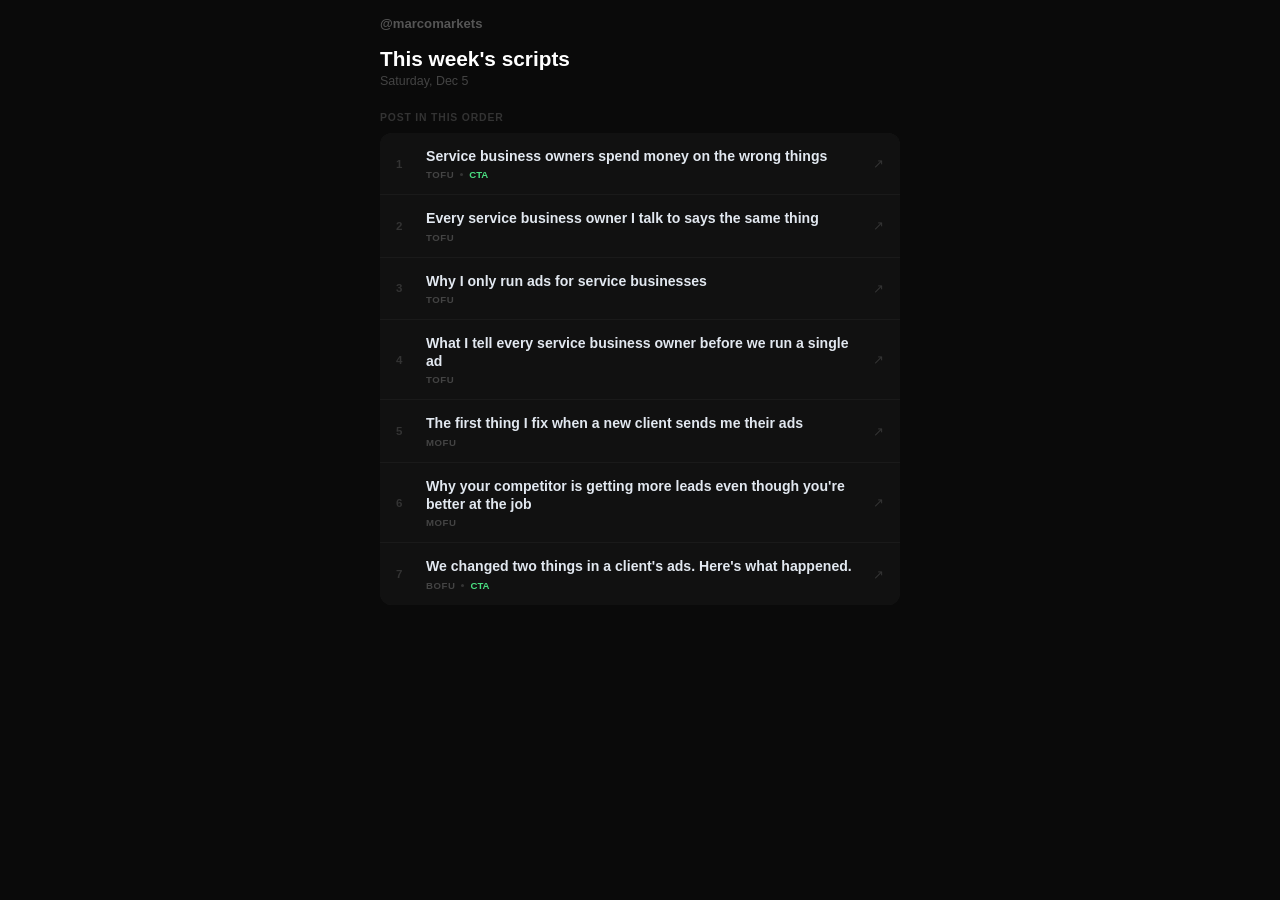
==== dashboard/index.html @ 623a3d7d "Simplify dashboard — numbered list, no sections Strips the page down to: header, numbered list of 7 " ====
<!DOCTYPE html>
<html lang="en">
<head>
<meta charset="UTF-8">
<meta name="viewport" content="width=device-width,initial-scale=1.0">
<title>@marcomarkets</title>
<style>
*{box-sizing:border-box;margin:0;padding:0}
body{font-family:-apple-system,BlinkMacSystemFont,'Segoe UI',sans-serif;background:#0a0a0a;color:#e2e8f0;min-height:100vh;font-size:15px}
button{font-family:inherit;cursor:pointer}

.nav{padding:16px 20px 0;max-width:560px;margin:0 auto}
.nav-brand{font-size:.82rem;font-weight:600;color:#555}

.page{max-width:560px;margin:0 auto;padding:16px 20px 60px}

.heading{margin-bottom:24px}
.heading h1{font-size:1.3rem;font-weight:700;color:#fff;margin-bottom:3px}
.heading p{font-size:.78rem;color:#444}

.list-label{font-size:.65rem;font-weight:600;text-transform:uppercase;letter-spacing:.08em;color:#333;margin-bottom:10px}

.script-list{display:flex;flex-direction:column;gap:1px;background:#1a1a1a;border-radius:12px;overflow:hidden}
.row{background:#111;padding:14px 16px;cursor:pointer;display:flex;align-items:center;gap:12px;width:100%;text-align:left;border:none;-webkit-tap-highlight-color:transparent;transition:background .1s}
.row:active{background:#161616}
.row-num{font-size:.72rem;font-weight:700;color:#333;width:18px;flex-shrink:0}
.row-info{flex:1;min-width:0}
.row-title{font-size:.88rem;font-weight:600;color:#e2e8f0;line-height:1.3;margin-bottom:4px}
.row-meta{display:flex;align-items:center;gap:6px}
.row-funnel{font-size:.6rem;font-weight:700;color:#444;text-transform:uppercase;letter-spacing:.06em}
.row-dot{width:3px;height:3px;border-radius:50%;background:#333;flex-shrink:0}
.row-type{font-size:.6rem;color:#333}
.row-cta{font-size:.6rem;font-weight:600;color:#4ade80}
.row-arr{font-size:.8rem;color:#333;flex-shrink:0}
.row-done .row-title{color:#333}
.row-done .row-num{color:#1f2f1f}
.row-done-tick{font-size:.7rem;color:#4ade80;flex-shrink:0}

.overlay{display:none;position:fixed;inset:0;z-index:200;background:rgba(0,0,0,.7);overflow-y:auto;-webkit-overflow-scrolling:touch}
.overlay.on{display:block}
.sheet{background:#0f0f0f;border-radius:16px 16px 0 0;border-top:1px solid #1e1e1e;min-height:85vh;margin-top:8vh;padding-bottom:50px}
.sheet-head{display:flex;align-items:center;justify-content:space-between;padding:16px 20px}
.sheet-num{font-size:.7rem;font-weight:700;color:#333}
.sheet-close{background:#1a1a1a;border:1px solid #222;color:#666;width:30px;height:30px;border-radius:50%;font-size:1rem;display:flex;align-items:center;justify-content:center}
.sheet-body{padding:0 20px}

.sh-title{font-size:1rem;font-weight:700;color:#fff;line-height:1.35;margin-bottom:12px}
.sh-row{display:flex;gap:6px;flex-wrap:wrap;margin-bottom:14px}
.badge{font-size:.6rem;font-weight:600;padding:2px 8px;border-radius:4px;background:#1a1a1a;color:#555;border:1px solid #222}
.badge.cta{background:#0a1f0a;color:#4ade80;border-color:#1a3a1a}

.film-note{background:#0a0a0a;border-left:2px solid #222;padding:10px 12px;border-radius:0 7px 7px 0;font-size:.72rem;color:#444;line-height:1.65;margin-bottom:16px}
.film-note b{color:#666}

.ver-row{display:flex;gap:2px;background:#111;border:1px solid #1e1e1e;border-radius:20px;padding:2px;margin-bottom:14px;width:fit-content}
.vbtn{padding:4px 12px;border-radius:16px;font-size:.62rem;font-weight:600;border:none;color:#444;background:none}
.vbtn.on{background:#1e1e1e;color:#fff}

.lines{display:flex;flex-direction:column;gap:5px;margin-bottom:16px}
.line{display:grid;grid-template-columns:56px 1fr;gap:8px;align-items:start}
.lmeta{text-align:right;padding-top:8px}
.lseg{font-size:.58rem;font-weight:700;color:#333;display:block}
.ldur{font-size:.55rem;color:#2a2a2a;display:block;margin-top:1px}
.lbub{background:#111;border:1px solid #1e1e1e;border-radius:8px;padding:9px 11px;font-size:.78rem;color:#94a3b8;line-height:1.6}
.lbub.hook{border-color:#1a2a1a;background:#0a0f0a}
.lbub.cta{border-color:#1a2a1a;background:#080f08}

.cap-label{font-size:.6rem;font-weight:700;text-transform:uppercase;letter-spacing:.08em;color:#333;margin-bottom:8px}
.cap-box{background:#111;border:1px solid #1e1e1e;border-radius:8px;padding:12px;font-size:.77rem;color:#555;line-height:1.85;white-space:pre-wrap;margin-bottom:6px}

.act-row{display:flex;gap:8px;margin-top:14px}
.abtn{flex:1;padding:12px;border-radius:9px;font-size:.8rem;font-weight:600;border:none}
.abtn-grey{background:#1a1a1a;color:#e2e8f0}
.abtn-grey:active{background:#222}
.abtn-done{background:#0a1a0a;color:#4ade80;border:1px solid #1a3a1a}
.abtn-done.on{background:#0f2010}

.cbtn{display:inline-flex;align-items:center;background:none;border:1px solid #1e1e1e;color:#333;padding:2px 7px;border-radius:4px;font-size:.57rem;cursor:pointer;margin-top:4px}
.cbtn.ok{border-color:#4ade80;color:#4ade80}
</style>
</head>
<body>

<div class="nav"><div class="nav-brand">@marcomarkets</div></div>

<div class="overlay" id="overlay">
  <div class="sheet">
    <div class="sheet-head">
      <div class="sheet-num" id="sh-num"></div>
      <button class="sheet-close" id="sh-close">&#215;</button>
    </div>
    <div class="sheet-body" id="sh-body"></div>
  </div>
</div>

<div class="page">
  <div class="heading">
    <h1>This week's scripts</h1>
    <p id="hero-date"></p>
  </div>
  <div class="list-label">Post in this order</div>
  <div class="script-list" id="script-list"></div>
</div>

<script>
(function(){var d=new Date();var days=['Sunday','Monday','Tuesday','Wednesday','Thursday','Friday','Saturday'];var months=['Jan','Feb','Mar','Apr','May','Jun','Jul','Aug','Sep','Oct','Nov','Dec'];document.getElementById('hero-date').textContent=days[d.getDay()]+', '+months[d.getMonth()]+' '+d.getDate();})();

var SCRIPTS=[
{id:0,funnel:'TOFU',title:'Service business owners spend money on the wrong things',type:'Talking Head',cta:true,
 film:'Outdoor: open sky behind you, tripod, head to head on camera. Slow and confident. Let it breathe. On-screen text: "only watch this if you run a service business"',
 hook:'Most service business owners I talk to are spending money. Just on the wrong things.',
 caption:'most service business owners i talk to are spending money\n\njust on the wrong things\n\nwebsite, logo, van wrap. looks good. gets you nothing.\n\nthe ones growing? they put it where it actually brings clients in.\n\nfollow @marcomarkets if you run a service business and want to scale past $5k-$50k a month with meta ads.',
 lines:[
  {time:'Hook',tag:'5s',cls:'hook',text:'Most service business owners I talk to are spending money. Just on the wrong things.'},
  {time:'Body',tag:'7s',cls:'',text:'Website, logo, van wrap. Looks good. Gets you nothing.'},
  {time:'Body',tag:'10s',cls:'',text:'The guys I work with who are actually growing? They put money where it brings clients in. That means ads. Right audience, right offer, in front of people who actually need what they do.'},
  {time:'Body',tag:'7s',cls:'',text:'And once that works it just keeps working. Leads coming in without chasing anyone.'},
  {time:'CTA',tag:'4s',cls:'cta',text:'Follow me. I talk about this stuff every week.'},
 ]},
{id:1,funnel:'TOFU',title:'Every service business owner I talk to says the same thing',type:'Talking Head',cta:false,
 film:'Indoor: clean background, good lighting, close to camera. Relaxed and honest. Like you are catching up with someone.',
 hook:'Every service business owner I talk to says the same thing. The phone used to ring. Now it just doesn\'t.',
 caption:'every service business owner i talk to says the same thing\n\nthe phone used to ring. now it doesn\'t.\n\nit\'s not that the work changed. it\'s that the way people find you changed.\n\nand if you\'re not showing up where they\'re looking, someone else is.',
 lines:[
  {time:'Hook',tag:'5s',cls:'hook',text:'Every service business owner I talk to says the same thing. The phone used to ring. Now it just doesn\'t.'},
  {time:'Body',tag:'8s',cls:'',text:'And it\'s not because they got worse at the job. The work is the same. The problem is how people find you has completely changed.'},
  {time:'Body',tag:'9s',cls:'',text:'Five years ago word of mouth was enough. Now people go straight to their phone, scroll for two seconds, and book whoever shows up. If you\'re not in front of them, your competitor is.'},
  {time:'Close',tag:'6s',cls:'',text:'That\'s the whole game now. Not being the best in the area. Being the most visible one.'},
 ]},
{id:2,funnel:'TOFU',title:'Why I only run ads for service businesses',type:'Talking Head',cta:false,
 film:'Outdoor if possible. Relaxed, sitting down. Honest and personal. No pitch energy at all.',
 hook:'I only run Meta ads for service businesses. Not coaches, not e-com, not brands. Just service businesses.',
 caption:'people ask why i only work with service businesses\n\nnot coaches. not e-com. not brands.\n\nbecause these guys actually do real work. they show up, they fix things, they build things.\n\nthey\'re just not getting paid what they deserve because nobody knows they exist.\n\nthat\'s the gap i help close.',
 lines:[
  {time:'Hook',tag:'5s',cls:'hook',text:'I only run Meta ads for service businesses. Not coaches, not e-com, not brands. Just service businesses.'},
  {time:'Body',tag:'8s',cls:'',text:'Because these guys actually do something real. A plumber shows up at 7am and fixes it. A cleaner transforms someone\'s home in an afternoon. Real work, real results.'},
  {time:'Body',tag:'8s',cls:'',text:'But a lot of them are brilliant at what they do and barely getting by because nobody knows they exist. They\'re relying on referrals and hoping the phone rings.'},
  {time:'Close',tag:'6s',cls:'',text:'That\'s the gap I help close. Getting the right people in front of them so they\'re never short on work.'},
 ]},
{id:3,funnel:'TOFU',title:'What I tell every service business owner before we run a single ad',type:'Talking Head',cta:false,
 film:'Outdoor or indoor clean setup. Conversational, like you are giving advice to a friend.',
 hook:'Before I run a single ad for a client, I always say the same thing.',
 caption:'before i run a single ad i always say this\n\nthe ad gets you the lead\n\nwhat you do in the next 10 minutes is what gets you the job\n\ncall fast. know what to say. follow up.\n\nmost people lose the job before the ad even gets a chance to prove itself.',
 lines:[
  {time:'Hook',tag:'5s',cls:'hook',text:'Before I run a single ad for a client, I always say the same thing.'},
  {time:'Body',tag:'8s',cls:'',text:'The ad gets you the lead. That\'s it. What you do in the next 10 minutes is what actually gets you the job.'},
  {time:'Body',tag:'9s',cls:'',text:'I\'ve seen it so many times. Great ad, solid leads, but the client takes two days to call back and wonders why nothing is converting. The person already booked someone else.'},
  {time:'Close',tag:'6s',cls:'',text:'Speed is everything. Call within 10 minutes, have something to say, follow up at least three times. That\'s where the jobs actually come from.'},
 ]},
{id:4,funnel:'MOFU',title:'The first thing I fix when a new client sends me their ads',type:'Talking Head',cta:false,
 film:'Indoor: good background, tripod, eye level. Direct and confident. Teach it like you have seen it a hundred times.',
 hook:'When a new client sends me their Meta ads the first thing I look at is never the creative.',
 caption:'when a new client sends me their ads the first thing i look at is never the creative\n\ni look at the objective\n\n9 times out of 10 they\'re running traffic\n\ntraffic finds people who click. not people who want to book.\n\nswitch it to lead generation. same budget. completely different results.',
 lines:[
  {time:'Hook',tag:'5s',cls:'hook',text:'When a new client sends me their Meta ads the first thing I look at is never the creative.'},
  {time:'Body',tag:'9s',cls:'',text:'I look at the campaign objective. And 9 times out of 10 they\'re running Traffic. Which sounds right but it\'s not. Traffic tells Meta to find people who click links. Not people who want to book a job.'},
  {time:'Body',tag:'8s',cls:'',text:'Switch it to Lead Generation and you are telling Meta to find people who are ready to take action. Same budget, same ad, completely different result.'},
  {time:'Close',tag:'5s',cls:'',text:'Check your objective before you change anything else. That\'s always where I start.'},
 ]},
{id:5,funnel:'MOFU',title:'Why your competitor is getting more leads even though you\'re better at the job',type:'Talking Head',cta:false,
 film:'Indoor or outdoor. Direct to camera, confident. Say it like you have seen this exact situation too many times.',
 hook:'Your competitor is not better than you at the actual job. I can almost guarantee that.',
 caption:'your competitor is not better than you at the job\n\nthey\'re just better at being seen\n\nthe best plumber or cleaner in the area is not always the busiest one\n\nthe most visible one is\n\nvisibility is something you can control. that\'s the whole point.',
 lines:[
  {time:'Hook',tag:'5s',cls:'hook',text:'Your competitor is not better than you at the actual job. I can almost guarantee that.'},
  {time:'Body',tag:'8s',cls:'',text:'I work with service businesses all the time and I see this constantly. Skilled people, good reviews, happy customers. But their competitor down the road is booked out for three weeks.'},
  {time:'Body',tag:'8s',cls:'',text:'It has nothing to do with who does better work. It is entirely about who shows up in front of the right people more consistently. The most visible one wins.'},
  {time:'Close',tag:'6s',cls:'',text:'And visibility is not luck. It is a decision. You either choose to show up or you let someone else take the spot.'},
 ]},
{id:6,funnel:'BOFU',title:'We changed two things in a client\'s ads. Here\'s what happened.',type:'Talking Head',cta:true,
 film:'Indoor: clean, confident. Slow down when you get to the results. Tell it like a story, not a pitch.',
 hook:'Had a client come to me a few months back. Good budget, decent service, but the leads were expensive and barely anything was converting.',
 caption:'had a client come to me with decent ads that just weren\'t working\n\nwe changed two things\n\ntightened the audience to where they actually work\n\nrewrote the creative with a real hook and a specific offer\n\nbooked jobs went up. budget stayed the same.\n\nDM me "SCALE" if you want me to look at yours.',
 lines:[
  {time:'Hook',tag:'5s',cls:'hook',text:'Had a client come to me a few months back. Good budget, decent service, but the leads were expensive and barely anything was converting.'},
  {time:'Body',tag:'8s',cls:'',text:'First thing we did was tighten the audience. They were targeting the whole city. Pulled it back to a 15km radius around where they actually work. Cost per lead dropped in the first week.'},
  {time:'Body',tag:'8s',cls:'',text:'Second thing was the creative. No hook, no specific offer, nothing that made someone stop scrolling. We rewrote it. Booked jobs went up.'},
  {time:'Body',tag:'6s',cls:'',text:'Same budget. Same service. Just those two things changed.'},
  {time:'CTA',tag:'5s',cls:'cta',text:'If your ads feel like they\'re not working, DM me SCALE and I\'ll take a look at what\'s going on.'},
 ]},
];

var checks=JSON.parse(localStorage.getItem('mm_checks')||'{}');
var curId=null;
var curVer='full';

function buildList(){
  var el=document.getElementById('script-list');
  el.innerHTML='';
  SCRIPTS.forEach(function(s,i){
    var done=!!checks[s.id];
    var row=document.createElement('button');
    row.className='row'+(done?' row-done':'');
    row.innerHTML=
      '<div class="row-num">'+(i+1)+'</div>'
      +'<div class="row-info">'
      +'<div class="row-title">'+s.title+'</div>'
      +'<div class="row-meta">'
      +'<div class="row-funnel">'+s.funnel+'</div>'
      +(s.cta?'<div class="row-dot"></div><div class="row-cta">CTA</div>':'')
      +'</div>'
      +'</div>'
      +(done?'<div class="row-done-tick">&#10003;</div>':'<div class="row-arr">&#8599;</div>');
    row.addEventListener('click',function(){openSheet(s.id);});
    el.appendChild(row);
  });
}
buildList();

function filterLines(lines,ver){
  if(ver==='full')return lines;
  var hook=lines.filter(function(l){return l.cls==='hook';});
  var cta=lines.filter(function(l){return l.cls==='cta';});
  if(ver==='short')return hook.concat(cta);
  var mid=lines.filter(function(l){return l.cls!=='hook'&&l.cls!=='cta';}).slice(0,2);
  return hook.concat(mid).concat(cta);
}
function totalSec(lines){return lines.reduce(function(t,l){var s=parseInt(l.tag||'0');return t+(isNaN(s)?0:s);},0);}
function durStr(lines,ver){var t=totalSec(filterLines(lines,ver));if(!t)return '';var m=Math.floor(t/60),s=t%60;return m?(m+'m '+(s?s+'s':'')):(s+'s');}

function mkLines(lines,ver){
  return '<div class="lines">'+filterLines(lines,ver).map(function(l){
    return '<div class="line">'
      +'<div class="lmeta"><span class="lseg">'+l.time+'</span>'+(l.tag?'<span class="ldur">'+l.tag+'</span>':'')+'</div>'
      +'<div class="lbub '+l.cls+'">'+l.text
      +'<br><button class="cbtn" onclick="cpText(this,'+JSON.stringify(l.text)+')">Copy</button>'
      +'</div></div>';
  }).join('')+'</div>';
}

function openSheet(id){
  curId=id;curVer='full';
  document.getElementById('overlay').classList.add('on');
  document.body.style.overflow='hidden';
  renderSheet();
}
function renderSheet(){
  var s=SCRIPTS[curId];
  var idx=SCRIPTS.indexOf(s)+1;
  document.getElementById('sh-num').textContent='Script '+idx+' of 7 — '+s.funnel;
  var short=durStr(s.lines,'short'),mid=durStr(s.lines,'mid'),full=durStr(s.lines,'full');
  document.getElementById('sh-body').innerHTML=
    '<div class="sh-title">'+s.title+'</div>'
    +'<div class="sh-row">'
    +'<div class="badge">'+s.type+'</div>'
    +(s.cta?'<div class="badge cta">Has CTA</div>':'<div class="badge">No CTA</div>')
    +'</div>'
    +'<div class="film-note"><b>How to film:</b> '+s.film+'</div>'
    +'<div class="ver-row">'
    +'<button class="vbtn'+(curVer==='short'?' on':'')+'" onclick="setVer(\'short\')">Short'+(short?' \xb7 '+short:'')+'</button>'
    +'<button class="vbtn'+(curVer==='mid'?' on':'')+'" onclick="setVer(\'mid\')">Medium'+(mid?' \xb7 '+mid:'')+'</button>'
    +'<button class="vbtn'+(curVer==='full'?' on':'')+'" onclick="setVer(\'full\')">Full'+(full?' \xb7 '+full:'')+'</button>'
    +'</div>'
    +mkLines(s.lines,curVer)
    +'<div class="cap-label">Caption</div>'
    +'<div class="cap-box" id="cap-box">'+s.caption+'</div>'
    +'<button class="cbtn" onclick="cpCap()">Copy Caption</button>'
    +'<div class="act-row">'
    +'<button class="abtn abtn-grey" onclick="cpAll()">Copy Script</button>'
    +'<button class="abtn abtn-done'+(checks[curId]?' on':'')+'" id="done-btn" onclick="toggleDone()">'+(checks[curId]?'Posted ✓':'Mark as Posted')+'</button>'
    +'</div>';
}
function setVer(ver){curVer=ver;renderSheet();}
document.getElementById('sh-close').addEventListener('click',closeSheet);
document.getElementById('overlay').addEventListener('click',function(e){if(e.target===document.getElementById('overlay'))closeSheet();});
function closeSheet(){document.getElementById('overlay').classList.remove('on');document.body.style.overflow='';}
function cpText(btn,text){navigator.clipboard.writeText(text).then(function(){btn.textContent='Copied';btn.classList.add('ok');setTimeout(function(){btn.textContent='Copy';btn.classList.remove('ok');},1800);});}
function cpCap(){var el=document.getElementById('cap-box');if(el)navigator.clipboard.writeText(el.textContent);}
function cpAll(){navigator.clipboard.writeText(SCRIPTS[curId].lines.map(function(l){return l.text;}).join('\n\n'));}
function toggleDone(){
  checks[curId]=!checks[curId];
  localStorage.setItem('mm_checks',JSON.stringify(checks));
  var btn=document.getElementById('done-btn');
  if(btn){btn.className='abtn abtn-done'+(checks[curId]?' on':'');btn.textContent=checks[curId]?'Posted ✓':'Mark as Posted';}
  buildList();
}
</script>
</body>
</html>
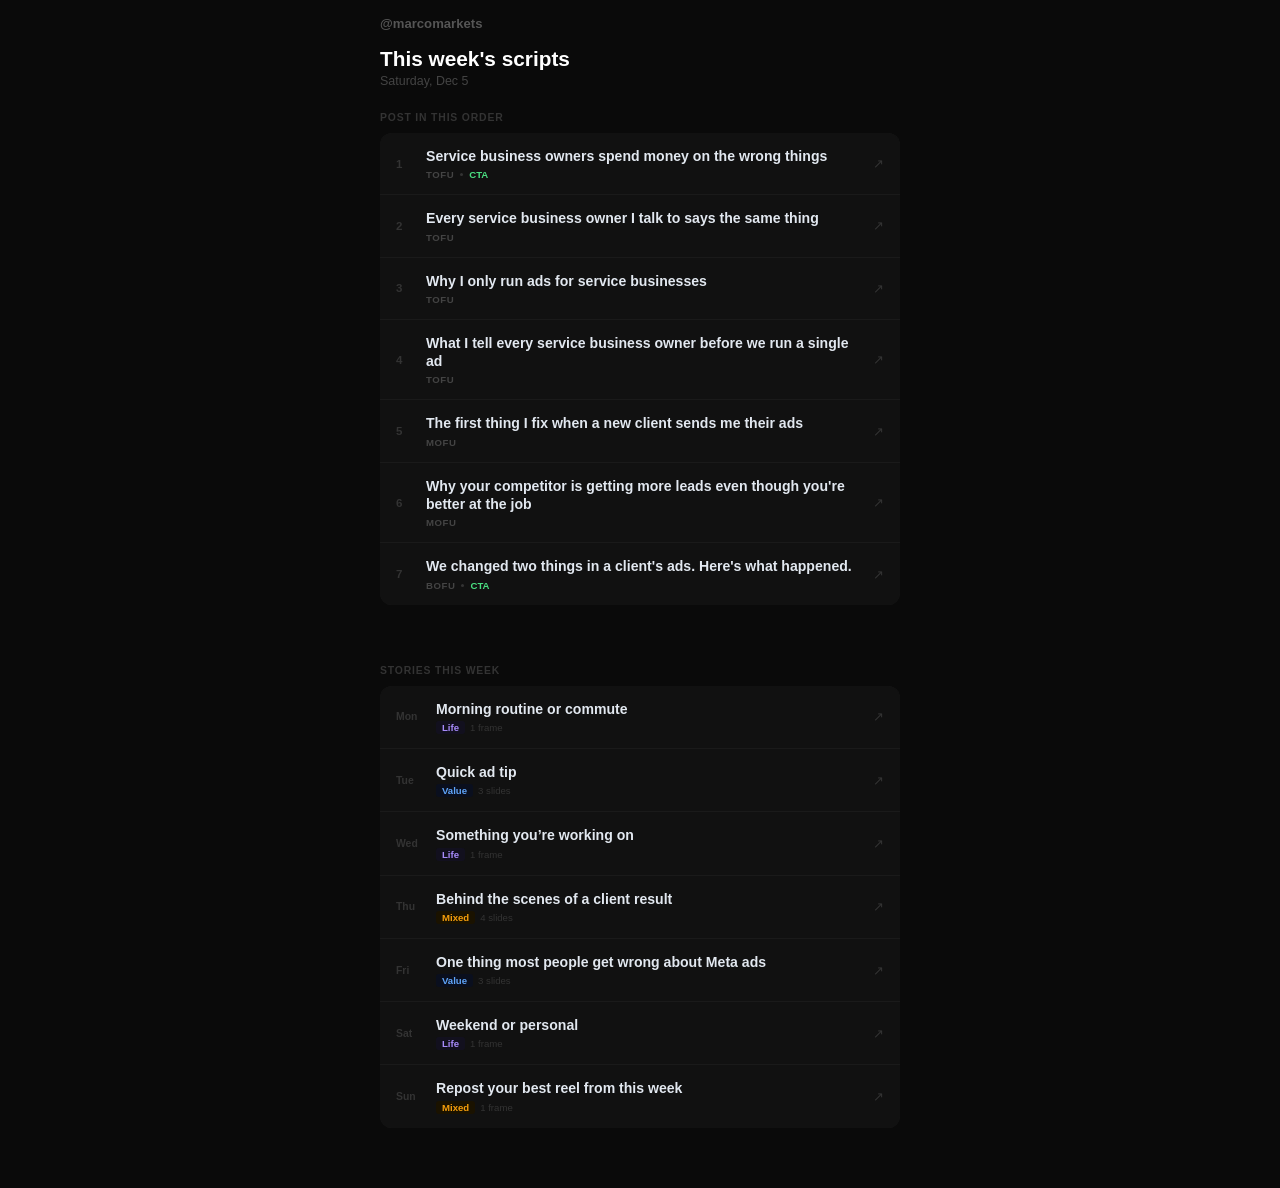
==== commit dc023752: "Add Stories section — 7-day weekly sequence Each day has a story idea (Life / Value / Mixed), varyin" ====
--- a/dashboard/index.html
+++ b/dashboard/index.html
@@ -49,8 +49,10 @@
 .badge{font-size:.6rem;font-weight:600;padding:2px 8px;border-radius:4px;background:#1a1a1a;color:#555;border:1px solid #222}
 .badge.cta{background:#0a1f0a;color:#4ade80;border-color:#1a3a1a}
 
-.film-note{background:#0a0a0a;border-left:2px solid #222;padding:10px 12px;border-radius:0 7px 7px 0;font-size:.72rem;color:#444;line-height:1.65;margin-bottom:16px}
+.film-note{background:#0a0a0a;border-left:2px solid #222;padding:10px 12px;border-radius:0 7px 7px 0;font-size:.72rem;color:#444;line-height:1.65;margin-bottom:10px}
 .film-note b{color:#666}
+.ost-note{background:#0d0d12;border-left:2px solid #2a2a4a;padding:9px 12px;border-radius:0 7px 7px 0;font-size:.72rem;color:#6b6baa;line-height:1.5;margin-bottom:16px}
+.ost-note b{color:#8888cc}
 
 .ver-row{display:flex;gap:2px;background:#111;border:1px solid #1e1e1e;border-radius:20px;padding:2px;margin-bottom:14px;width:fit-content}
 .vbtn{padding:4px 12px;border-radius:16px;font-size:.62rem;font-weight:600;border:none;color:#444;background:none}
@@ -77,6 +79,35 @@
 
 .cbtn{display:inline-flex;align-items:center;background:none;border:1px solid #1e1e1e;color:#333;padding:2px 7px;border-radius:4px;font-size:.57rem;cursor:pointer;margin-top:4px}
 .cbtn.ok{border-color:#4ade80;color:#4ade80}
+
+.stories-section{max-width:560px;margin:0 auto;padding:0 20px 60px}
+.stories-label{font-size:.65rem;font-weight:600;text-transform:uppercase;letter-spacing:.08em;color:#333;margin-bottom:10px}
+.story-list{display:flex;flex-direction:column;gap:1px;background:#1a1a1a;border-radius:12px;overflow:hidden}
+.story-row{background:#111;padding:14px 16px;cursor:pointer;display:flex;align-items:center;gap:12px;width:100%;text-align:left;border:none;-webkit-tap-highlight-color:transparent;transition:background .1s}
+.story-row:active{background:#161616}
+.story-day{font-size:.65rem;font-weight:700;color:#333;width:28px;flex-shrink:0}
+.story-info{flex:1;min-width:0}
+.story-title{font-size:.88rem;font-weight:600;color:#e2e8f0;line-height:1.3;margin-bottom:3px}
+.story-meta{display:flex;align-items:center;gap:5px}
+.story-type{font-size:.6rem;color:#333}
+.story-cat{font-size:.6rem;font-weight:600;padding:1px 6px;border-radius:3px}
+.story-cat.life{color:#a78bfa;background:#12101e}
+.story-cat.value{color:#60a5fa;background:#0a0f1e}
+.story-cat.mixed{color:#f59e0b;background:#1a1200}
+.story-arr{font-size:.8rem;color:#333;flex-shrink:0}
+.story-done .story-title{color:#333}
+.story-done-tick{font-size:.7rem;color:#4ade80;flex-shrink:0}
+
+.ssheet{background:#0f0f0f;border-radius:16px 16px 0 0;border-top:1px solid #1e1e1e;min-height:85vh;margin-top:8vh;padding-bottom:50px}
+.ssheet-head{display:flex;align-items:center;justify-content:space-between;padding:16px 20px}
+.ssheet-day{font-size:.7rem;font-weight:700;color:#333}
+.ssheet-body{padding:0 20px}
+.ssheet-title{font-size:1rem;font-weight:700;color:#fff;line-height:1.35;margin-bottom:10px}
+.slide-count{font-size:.62rem;color:#444;margin-bottom:12px}
+.slide{background:#111;border:1px solid #1e1e1e;border-radius:9px;padding:12px 14px;margin-bottom:8px}
+.slide-num{font-size:.58rem;font-weight:700;color:#333;margin-bottom:5px}
+.slide-text{font-size:.8rem;color:#94a3b8;line-height:1.65}
+.slide-note{font-size:.68rem;color:#3a3a3a;margin-top:5px;font-style:italic}
 </style>
 </head>
 <body>
@@ -102,12 +133,28 @@
   <div class="script-list" id="script-list"></div>
 </div>
 
+<div class="overlay" id="story-overlay">
+  <div class="ssheet">
+    <div class="ssheet-head">
+      <div class="ssheet-day" id="ss-day"></div>
+      <button class="sheet-close" id="ss-close">&#215;</button>
+    </div>
+    <div class="ssheet-body" id="ss-body"></div>
+  </div>
+</div>
+
+<div class="stories-section">
+  <div class="stories-label">Stories this week</div>
+  <div class="story-list" id="story-list"></div>
+</div>
+
 <script>
 (function(){var d=new Date();var days=['Sunday','Monday','Tuesday','Wednesday','Thursday','Friday','Saturday'];var months=['Jan','Feb','Mar','Apr','May','Jun','Jul','Aug','Sep','Oct','Nov','Dec'];document.getElementById('hero-date').textContent=days[d.getDay()]+', '+months[d.getMonth()]+' '+d.getDate();})();
 
 var SCRIPTS=[
 {id:0,funnel:'TOFU',title:'Service business owners spend money on the wrong things',type:'Talking Head',cta:true,
- film:'Outdoor: open sky behind you, tripod, head to head on camera. Slow and confident. Let it breathe. On-screen text: "only watch this if you run a service business"',
+ film:'Outdoor: open sky behind you, tripod, head to head on camera. Slow and confident. Let it breathe.',
+ ost:'"only watch this if you run a service business"',
  hook:'Most service business owners I talk to are spending money. Just on the wrong things.',
  caption:'most service business owners i talk to are spending money\n\njust on the wrong things\n\nwebsite, logo, van wrap. looks good. gets you nothing.\n\nthe ones growing? they put it where it actually brings clients in.\n\nfollow @marcomarkets if you run a service business and want to scale past $5k-$50k a month with meta ads.',
  lines:[
@@ -119,6 +166,7 @@
  ]},
 {id:1,funnel:'TOFU',title:'Every service business owner I talk to says the same thing',type:'Talking Head',cta:false,
  film:'Indoor: clean background, good lighting, close to camera. Relaxed and honest. Like you are catching up with someone.',
+ ost:'"the phone used to ring. now it doesn\'t."',
  hook:'Every service business owner I talk to says the same thing. The phone used to ring. Now it just doesn\'t.',
  caption:'every service business owner i talk to says the same thing\n\nthe phone used to ring. now it doesn\'t.\n\nit\'s not that the work changed. it\'s that the way people find you changed.\n\nand if you\'re not showing up where they\'re looking, someone else is.',
  lines:[
@@ -129,6 +177,7 @@
  ]},
 {id:2,funnel:'TOFU',title:'Why I only run ads for service businesses',type:'Talking Head',cta:false,
  film:'Outdoor if possible. Relaxed, sitting down. Honest and personal. No pitch energy at all.',
+ ost:'"why i only work with service businesses"',
  hook:'I only run Meta ads for service businesses. Not coaches, not e-com, not brands. Just service businesses.',
  caption:'people ask why i only work with service businesses\n\nnot coaches. not e-com. not brands.\n\nbecause these guys actually do real work. they show up, they fix things, they build things.\n\nthey\'re just not getting paid what they deserve because nobody knows they exist.\n\nthat\'s the gap i help close.',
  lines:[
@@ -139,6 +188,7 @@
  ]},
 {id:3,funnel:'TOFU',title:'What I tell every service business owner before we run a single ad',type:'Talking Head',cta:false,
  film:'Outdoor or indoor clean setup. Conversational, like you are giving advice to a friend.',
+ ost:'"what i tell every client before we run a single ad"',
  hook:'Before I run a single ad for a client, I always say the same thing.',
  caption:'before i run a single ad i always say this\n\nthe ad gets you the lead\n\nwhat you do in the next 10 minutes is what gets you the job\n\ncall fast. know what to say. follow up.\n\nmost people lose the job before the ad even gets a chance to prove itself.',
  lines:[
@@ -149,6 +199,7 @@
  ]},
 {id:4,funnel:'MOFU',title:'The first thing I fix when a new client sends me their ads',type:'Talking Head',cta:false,
  film:'Indoor: good background, tripod, eye level. Direct and confident. Teach it like you have seen it a hundred times.',
+ ost:'"the #1 mistake i see in every new client’s ads"',
  hook:'When a new client sends me their Meta ads the first thing I look at is never the creative.',
  caption:'when a new client sends me their ads the first thing i look at is never the creative\n\ni look at the objective\n\n9 times out of 10 they\'re running traffic\n\ntraffic finds people who click. not people who want to book.\n\nswitch it to lead generation. same budget. completely different results.',
  lines:[
@@ -159,6 +210,7 @@
  ]},
 {id:5,funnel:'MOFU',title:'Why your competitor is getting more leads even though you\'re better at the job',type:'Talking Head',cta:false,
  film:'Indoor or outdoor. Direct to camera, confident. Say it like you have seen this exact situation too many times.',
+ ost:'"your competitor isn’t better. they’re just more visible."',
  hook:'Your competitor is not better than you at the actual job. I can almost guarantee that.',
  caption:'your competitor is not better than you at the job\n\nthey\'re just better at being seen\n\nthe best plumber or cleaner in the area is not always the busiest one\n\nthe most visible one is\n\nvisibility is something you can control. that\'s the whole point.',
  lines:[
@@ -169,6 +221,7 @@
  ]},
 {id:6,funnel:'BOFU',title:'We changed two things in a client\'s ads. Here\'s what happened.',type:'Talking Head',cta:true,
  film:'Indoor: clean, confident. Slow down when you get to the results. Tell it like a story, not a pitch.',
+ ost:'"we changed two things. here’s what happened."',
  hook:'Had a client come to me a few months back. Good budget, decent service, but the leads were expensive and barely anything was converting.',
  caption:'had a client come to me with decent ads that just weren\'t working\n\nwe changed two things\n\ntightened the audience to where they actually work\n\nrewrote the creative with a real hook and a specific offer\n\nbooked jobs went up. budget stayed the same.\n\nDM me "SCALE" if you want me to look at yours.',
  lines:[
@@ -246,6 +299,7 @@
     +(s.cta?'<div class="badge cta">Has CTA</div>':'<div class="badge">No CTA</div>')
     +'</div>'
     +'<div class="film-note"><b>How to film:</b> '+s.film+'</div>'
+    +(s.ost?'<div class="ost-note"><b>On-screen text:</b> '+s.ost+'</div>':'')
     +'<div class="ver-row">'
     +'<button class="vbtn'+(curVer==='short'?' on':'')+'" onclick="setVer(\'short\')">Short'+(short?' \xb7 '+short:'')+'</button>'
     +'<button class="vbtn'+(curVer==='mid'?' on':'')+'" onclick="setVer(\'mid\')">Medium'+(mid?' \xb7 '+mid:'')+'</button>'
@@ -274,6 +328,104 @@
   if(btn){btn.className='abtn abtn-done'+(checks[curId]?' on':'');btn.textContent=checks[curId]?'Posted ✓':'Mark as Posted';}
   buildList();
 }
+
+var STORIES=[
+{id:'s0',day:'Mon',cat:'life',title:'Morning routine or commute',
+ slides:[
+  {text:'One photo or clip — coffee, your desk, driving. No caption needed. Just presence.',note:'Single frame'}
+ ]},
+{id:'s1',day:'Tue',cat:'value',title:'Quick ad tip',
+ slides:[
+  {text:'Slide 1: the mistake\n"Most service business owners run Traffic campaigns. That’s the problem."'},
+  {text:'Slide 2: the fix\n"Switch to Lead Generation. Same budget. Way better leads."'},
+  {text:'Slide 3: the takeaway\n"Check your objective before you change anything else."',note:'Add a poll: “Have you checked yours?” Yes / No'}
+ ]},
+{id:'s2',day:'Wed',cat:'life',title:'Something you’re working on',
+ slides:[
+  {text:'Screen record or photo of whatever’s on your screen. Client dashboard, ad account, Notion doc. Caption: “currently…”',note:'Single frame. Keep it candid.'}
+ ]},
+{id:'s3',day:'Thu',cat:'mixed',title:'Behind the scenes of a client result',
+ slides:[
+  {text:'Slide 1: the situation\n"Had a client running ads for 3 weeks with no results."'},
+  {text:'Slide 2: what we changed\n"Tightened the audience. Rewrote the hook. That’s it."'},
+  {text:'Slide 3: what happened\n"Leads came in that week. Same budget."'},
+  {text:'Slide 4: CTA\n"DM me SCALE if you want me to look at yours."',note:'Only include slide 4 on a CTA week'}
+ ]},
+{id:'s4',day:'Fri',cat:'value',title:'One thing most people get wrong about Meta ads',
+ slides:[
+  {text:'Slide 1: the wrong belief\n"More budget = more leads."'},
+  {text:'Slide 2: reality\n"More budget just amplifies whatever’s already happening. If the targeting is wrong, you’re just losing money faster."'},
+  {text:'Slide 3: what actually matters\n"Get the audience and the creative right first. Then scale.\"'}
+ ]},
+{id:'s5',day:'Sat',cat:'life',title:'Weekend or personal',
+ slides:[
+  {text:'One photo. Whatever you’re actually doing. Gym, food, out with people, nothing at all. Zero context required.',note:'Single frame. No overthinking.'}
+ ]},
+{id:'s6',day:'Sun',cat:'mixed',title:'Repost your best reel from this week',
+ slides:[
+  {text:'Share whichever reel performed best to your story. Add a sticker: “in case you missed this” or “this did well this week”.',note:'Single frame — just reshare the reel'}
+ ]},
+];
+
+var schecks=JSON.parse(localStorage.getItem('mm_schecks')||'{}');
+var curStory=null;
+
+function buildStoryList(){
+  var el=document.getElementById('story-list');
+  el.innerHTML='';
+  STORIES.forEach(function(s){
+    var done=!!schecks[s.id];
+    var frameCount=s.slides.length===1?'1 frame':s.slides.length+' slides';
+    var row=document.createElement('button');
+    row.className='story-row'+(done?' story-done':'');
+    row.innerHTML=
+      '<div class="story-day">'+s.day+'</div>'
+      +'<div class="story-info">'
+      +'<div class="story-title">'+s.title+'</div>'
+      +'<div class="story-meta">'
+      +'<span class="story-cat '+s.cat+'">'+(s.cat==='life'?'Life':s.cat==='value'?'Value':'Mixed')+'</span>'
+      +'<span class="story-type">'+frameCount+'</span>'
+      +'</div></div>'
+      +(done?'<div class="story-done-tick">✓</div>':'<div class="story-arr">&#8599;</div>');
+    row.addEventListener('click',function(){openStory(s.id);});
+    el.appendChild(row);
+  });
+}
+buildStoryList();
+
+function openStory(id){
+  curStory=id;
+  document.getElementById('story-overlay').classList.add('on');
+  document.body.style.overflow='hidden';
+  renderStory();
+}
+function renderStory(){
+  var s=STORIES.find(function(x){return x.id===curStory;});
+  var frameLabel=s.slides.length===1?'Single frame':s.slides.length+' slides';
+  document.getElementById('ss-day').textContent=s.day+' — '+(s.cat==='life'?'Life':s.cat==='value'?'Value':'Mixed');
+  document.getElementById('ss-body').innerHTML=
+    '<div class="ssheet-title">'+s.title+'</div>'
+    +'<div class="slide-count">'+frameLabel+'</div>'
+    +s.slides.map(function(sl,i){
+      return '<div class="slide">'
+        +(s.slides.length>1?'<div class="slide-num">Slide '+(i+1)+'</div>':'')
+        +'<div class="slide-text">'+sl.text.replace(/\n/g,'<br>')+'</div>'
+        +(sl.note?'<div class="slide-note">'+sl.note+'</div>':'')
+        +'</div>';
+    }).join('')
+    +'<div class="act-row">'
+    +'<button class="abtn abtn-done'+(schecks[curStory]?' on':'')+'" id="sdone-btn" onclick="toggleStoryDone()">'+(schecks[curStory]?'Posted ✓':'Mark as Posted')+'</button>'
+    +'</div>';
+}
+document.getElementById('ss-close').addEventListener('click',function(){document.getElementById('story-overlay').classList.remove('on');document.body.style.overflow='';});
+document.getElementById('story-overlay').addEventListener('click',function(e){if(e.target===document.getElementById('story-overlay')){document.getElementById('story-overlay').classList.remove('on');document.body.style.overflow='';}});
+function toggleStoryDone(){
+  schecks[curStory]=!schecks[curStory];
+  localStorage.setItem('mm_schecks',JSON.stringify(schecks));
+  var btn=document.getElementById('sdone-btn');
+  if(btn){btn.className='abtn abtn-done'+(schecks[curStory]?' on':'');btn.textContent=schecks[curStory]?'Posted ✓':'Mark as Posted';}
+  buildStoryList();
+}
 </script>
 </body>
 </html>
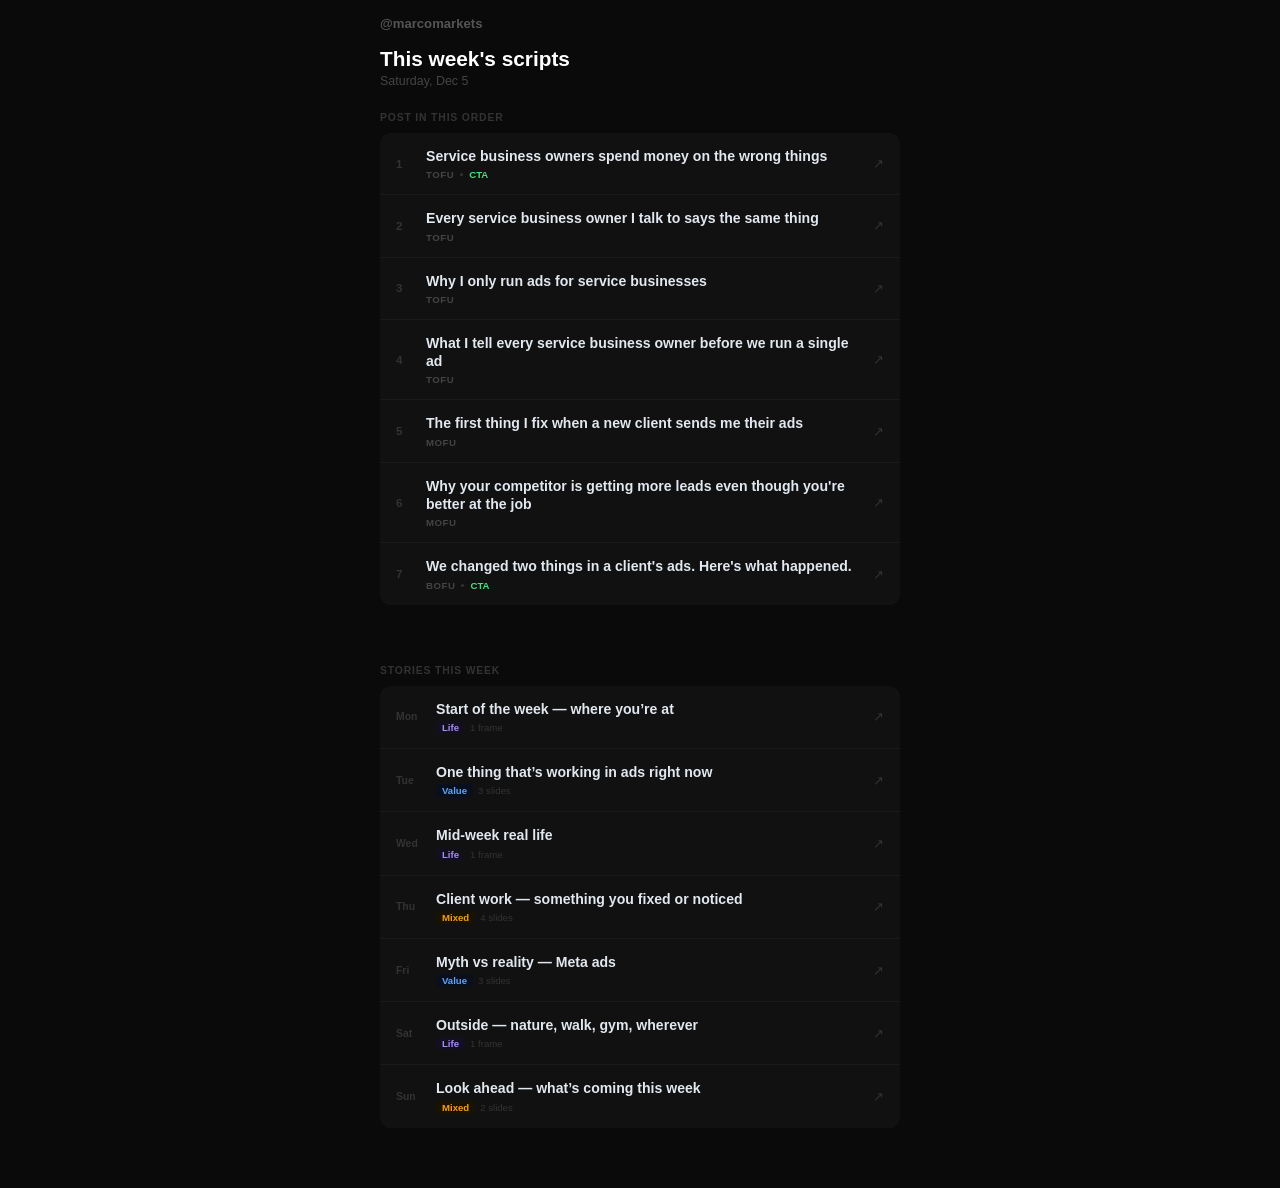
==== commit b7334fee: "Rewrite stories — purpose-driven, based on Marco's actual life Removed generic prompts. 7 days now b" ====
--- a/dashboard/index.html
+++ b/dashboard/index.html
@@ -330,40 +330,41 @@
 }
 
 var STORIES=[
-{id:'s0',day:'Mon',cat:'life',title:'Morning routine or commute',
- slides:[
-  {text:'One photo or clip — coffee, your desk, driving. No caption needed. Just presence.',note:'Single frame'}
- ]},
-{id:'s1',day:'Tue',cat:'value',title:'Quick ad tip',
- slides:[
-  {text:'Slide 1: the mistake\n"Most service business owners run Traffic campaigns. That’s the problem."'},
-  {text:'Slide 2: the fix\n"Switch to Lead Generation. Same budget. Way better leads."'},
-  {text:'Slide 3: the takeaway\n"Check your objective before you change anything else."',note:'Add a poll: “Have you checked yours?” Yes / No'}
- ]},
-{id:'s2',day:'Wed',cat:'life',title:'Something you’re working on',
- slides:[
-  {text:'Screen record or photo of whatever’s on your screen. Client dashboard, ad account, Notion doc. Caption: “currently…”',note:'Single frame. Keep it candid.'}
- ]},
-{id:'s3',day:'Thu',cat:'mixed',title:'Behind the scenes of a client result',
- slides:[
-  {text:'Slide 1: the situation\n"Had a client running ads for 3 weeks with no results."'},
-  {text:'Slide 2: what we changed\n"Tightened the audience. Rewrote the hook. That’s it."'},
-  {text:'Slide 3: what happened\n"Leads came in that week. Same budget."'},
-  {text:'Slide 4: CTA\n"DM me SCALE if you want me to look at yours."',note:'Only include slide 4 on a CTA week'}
- ]},
-{id:'s4',day:'Fri',cat:'value',title:'One thing most people get wrong about Meta ads',
- slides:[
-  {text:'Slide 1: the wrong belief\n"More budget = more leads."'},
-  {text:'Slide 2: reality\n"More budget just amplifies whatever’s already happening. If the targeting is wrong, you’re just losing money faster."'},
-  {text:'Slide 3: what actually matters\n"Get the audience and the creative right first. Then scale.\"'}
- ]},
-{id:'s5',day:'Sat',cat:'life',title:'Weekend or personal',
- slides:[
-  {text:'One photo. Whatever you’re actually doing. Gym, food, out with people, nothing at all. Zero context required.',note:'Single frame. No overthinking.'}
- ]},
-{id:'s6',day:'Sun',cat:'mixed',title:'Repost your best reel from this week',
- slides:[
-  {text:'Share whichever reel performed best to your story. Add a sticker: “in case you missed this” or “this did well this week”.',note:'Single frame — just reshare the reel'}
+{id:'s0',day:'Mon',cat:'life',title:'Start of the week — where you’re at',
+ slides:[
+  {text:'Photo or short clip of your setup for the week. Laptop open, coffee, wherever you’re working from.',note:'Single frame. Caption optional: "week starts now" or nothing at all.'}
+ ]},
+{id:'s1',day:'Tue',cat:'value',title:'One thing that’s working in ads right now',
+ slides:[
+  {text:'Slide 1\n"something i’ve been noticing across client accounts lately…"'},
+  {text:'Slide 2\n[the actual observation — e.g. "simple hooks outperforming clever ones every time right now"]'},
+  {text:'Slide 3\n"just something worth testing if you’re running ads"',note:'Keep it specific. One real observation, not general advice.'}
+ ]},
+{id:'s2',day:'Wed',cat:'life',title:'Mid-week real life',
+ slides:[
+  {text:'Gym, outdoors, wherever you are. One photo. No caption needed or just "mid week".',note:'Single frame. The point is showing up as a real person, not a content machine.'}
+ ]},
+{id:'s3',day:'Thu',cat:'mixed',title:'Client work — something you fixed or noticed',
+ slides:[
+  {text:'Slide 1: set the scene\n"was looking at a client’s account this week…"'},
+  {text:'Slide 2: the problem\n[what you found — keep it vague enough to protect the client]'},
+  {text:'Slide 3: what you did\n[the fix — specific and practical]'},
+  {text:'Slide 4: CTA (optional)\n"if your ads feel off, DM me SCALE and i’ll take a look"',note:'Only add slide 4 on a CTA week. Otherwise end on slide 3.'}
+ ]},
+{id:'s4',day:'Fri',cat:'value',title:'Myth vs reality — Meta ads',
+ slides:[
+  {text:'Slide 1\n"something i hear all the time…"\n[the myth — e.g. "you need a big budget to get results"]'},
+  {text:'Slide 2\n"here’s what’s actually true…"\n[the reality — specific and honest]'},
+  {text:'Slide 3\n[one line takeaway they can act on]',note:'Keep the myth something you genuinely hear.'}
+ ]},
+{id:'s5',day:'Sat',cat:'life',title:'Outside — nature, walk, gym, wherever',
+ slides:[
+  {text:'One photo from wherever you are. Outdoors, gym, anywhere that’s not a desk. No explanation needed.',note:'Single frame. Trust-building through showing a real life.'}
+ ]},
+{id:'s6',day:'Sun',cat:'mixed',title:'Look ahead — what’s coming this week',
+ slides:[
+  {text:'Slide 1\n"posting this week…"\n[tease 1-2 topics from your upcoming reels without giving it away]'},
+  {text:'Slide 2\n"also working on…"\n[something real you’re doing for clients or in the business]',note:'Builds anticipation. Makes followers feel in on something before it drops.'}
  ]},
 ];
 
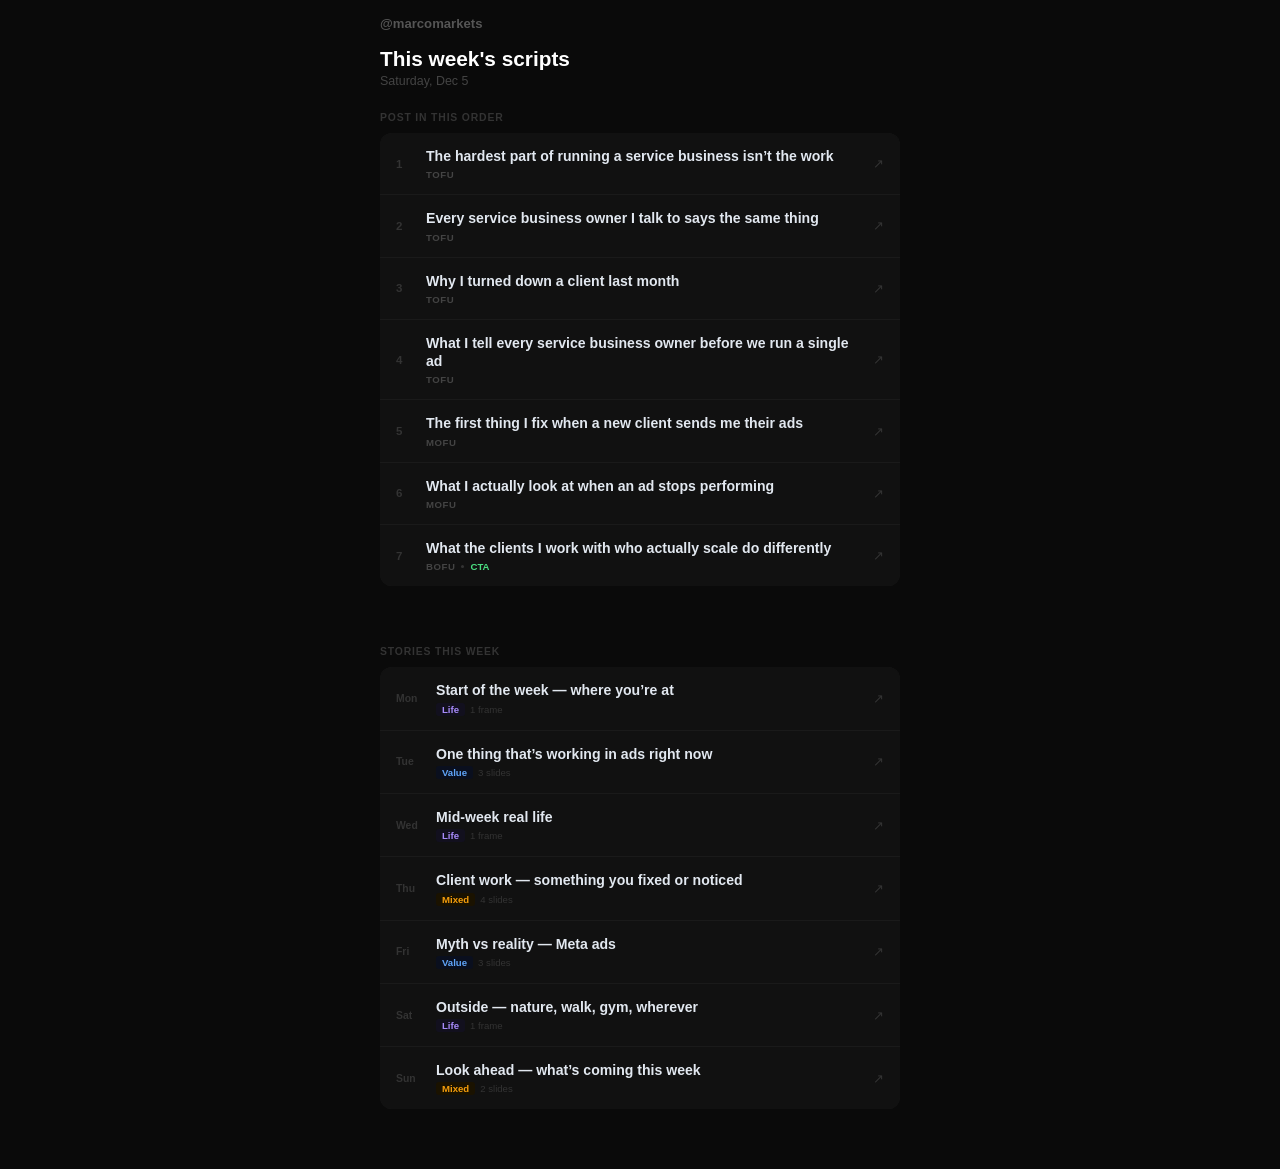
==== commit 7e5d8220: "Replace 4 filmed scripts with fresh ones, keep 3 unfilmed Removed: spend money wrong, only run ads f" ====
--- a/dashboard/index.html
+++ b/dashboard/index.html
@@ -152,39 +152,38 @@
 (function(){var d=new Date();var days=['Sunday','Monday','Tuesday','Wednesday','Thursday','Friday','Saturday'];var months=['Jan','Feb','Mar','Apr','May','Jun','Jul','Aug','Sep','Oct','Nov','Dec'];document.getElementById('hero-date').textContent=days[d.getDay()]+', '+months[d.getMonth()]+' '+d.getDate();})();
 
 var SCRIPTS=[
-{id:0,funnel:'TOFU',title:'Service business owners spend money on the wrong things',type:'Talking Head',cta:true,
- film:'Outdoor: open sky behind you, tripod, head to head on camera. Slow and confident. Let it breathe.',
- ost:'"only watch this if you run a service business"',
- hook:'Most service business owners I talk to are spending money. Just on the wrong things.',
- caption:'most service business owners i talk to are spending money\n\njust on the wrong things\n\nwebsite, logo, van wrap. looks good. gets you nothing.\n\nthe ones growing? they put it where it actually brings clients in.\n\nfollow @marcomarkets if you run a service business and want to scale past $5k-$50k a month with meta ads.',
- lines:[
-  {time:'Hook',tag:'5s',cls:'hook',text:'Most service business owners I talk to are spending money. Just on the wrong things.'},
-  {time:'Body',tag:'7s',cls:'',text:'Website, logo, van wrap. Looks good. Gets you nothing.'},
-  {time:'Body',tag:'10s',cls:'',text:'The guys I work with who are actually growing? They put money where it brings clients in. That means ads. Right audience, right offer, in front of people who actually need what they do.'},
-  {time:'Body',tag:'7s',cls:'',text:'And once that works it just keeps working. Leads coming in without chasing anyone.'},
-  {time:'CTA',tag:'4s',cls:'cta',text:'Follow me. I talk about this stuff every week.'},
+{id:0,funnel:'TOFU',title:'The hardest part of running a service business isn’t the work',type:'Talking Head',cta:false,
+ film:'Indoor or outdoor. Relaxed, direct to camera. Say it like you’ve heard this a hundred times from clients.',
+ ost:'"this is what nobody talks about"',
+ hook:'The hardest part of running a service business isn’t the work. Every client I talk to is good at the work.',
+ caption:'the hardest part of running a service business isn’t the work\n\neverybody i work with is good at what they do\n\nthe hard part is staying busy doing it\n\ngetting consistent clients in the door, week after week, without chasing anyone\n\nthat’s the actual problem. and it’s the one most people don’t figure out until it’s too late.',
+ lines:[
+  {time:'Hook',tag:'5s',cls:'hook',text:'The hardest part of running a service business isn’t the work. Every client I talk to is good at the work.'},
+  {time:'Body',tag:'8s',cls:'',text:'The hard part is staying busy doing it. Getting consistent clients in the door week after week without relying on referrals or hoping someone calls.'},
+  {time:'Body',tag:'8s',cls:'',text:'I see it constantly. Someone who’s brilliant at their job, great reviews, happy customers, but they’re slow half the year and scrambling the other half. Because the work is inconsistent.'},
+  {time:'Close',tag:'6s',cls:'',text:'Being good at the job gets you repeat customers. Being visible gets you new ones. You need both.'},
  ]},
 {id:1,funnel:'TOFU',title:'Every service business owner I talk to says the same thing',type:'Talking Head',cta:false,
  film:'Indoor: clean background, good lighting, close to camera. Relaxed and honest. Like you are catching up with someone.',
- ost:'"the phone used to ring. now it doesn\'t."',
- hook:'Every service business owner I talk to says the same thing. The phone used to ring. Now it just doesn\'t.',
- caption:'every service business owner i talk to says the same thing\n\nthe phone used to ring. now it doesn\'t.\n\nit\'s not that the work changed. it\'s that the way people find you changed.\n\nand if you\'re not showing up where they\'re looking, someone else is.',
- lines:[
-  {time:'Hook',tag:'5s',cls:'hook',text:'Every service business owner I talk to says the same thing. The phone used to ring. Now it just doesn\'t.'},
-  {time:'Body',tag:'8s',cls:'',text:'And it\'s not because they got worse at the job. The work is the same. The problem is how people find you has completely changed.'},
-  {time:'Body',tag:'9s',cls:'',text:'Five years ago word of mouth was enough. Now people go straight to their phone, scroll for two seconds, and book whoever shows up. If you\'re not in front of them, your competitor is.'},
-  {time:'Close',tag:'6s',cls:'',text:'That\'s the whole game now. Not being the best in the area. Being the most visible one.'},
- ]},
-{id:2,funnel:'TOFU',title:'Why I only run ads for service businesses',type:'Talking Head',cta:false,
- film:'Outdoor if possible. Relaxed, sitting down. Honest and personal. No pitch energy at all.',
- ost:'"why i only work with service businesses"',
- hook:'I only run Meta ads for service businesses. Not coaches, not e-com, not brands. Just service businesses.',
- caption:'people ask why i only work with service businesses\n\nnot coaches. not e-com. not brands.\n\nbecause these guys actually do real work. they show up, they fix things, they build things.\n\nthey\'re just not getting paid what they deserve because nobody knows they exist.\n\nthat\'s the gap i help close.',
- lines:[
-  {time:'Hook',tag:'5s',cls:'hook',text:'I only run Meta ads for service businesses. Not coaches, not e-com, not brands. Just service businesses.'},
-  {time:'Body',tag:'8s',cls:'',text:'Because these guys actually do something real. A plumber shows up at 7am and fixes it. A cleaner transforms someone\'s home in an afternoon. Real work, real results.'},
-  {time:'Body',tag:'8s',cls:'',text:'But a lot of them are brilliant at what they do and barely getting by because nobody knows they exist. They\'re relying on referrals and hoping the phone rings.'},
-  {time:'Close',tag:'6s',cls:'',text:'That\'s the gap I help close. Getting the right people in front of them so they\'re never short on work.'},
+ ost:'"the phone used to ring. now it doesn’t."',
+ hook:'Every service business owner I talk to says the same thing. The phone used to ring. Now it just doesn’t.',
+ caption:'every service business owner i talk to says the same thing\n\nthe phone used to ring. now it doesn’t.\n\nit’s not that the work changed. it’s that the way people find you changed.\n\nand if you’re not showing up where they’re looking, someone else is.',
+ lines:[
+  {time:'Hook',tag:'5s',cls:'hook',text:'Every service business owner I talk to says the same thing. The phone used to ring. Now it just doesn’t.'},
+  {time:'Body',tag:'8s',cls:'',text:'And it’s not because they got worse at the job. The work is the same. The problem is how people find you has completely changed.'},
+  {time:'Body',tag:'9s',cls:'',text:'Five years ago word of mouth was enough. Now people go straight to their phone, scroll for two seconds, and book whoever shows up. If you’re not in front of them, your competitor is.'},
+  {time:'Close',tag:'6s',cls:'',text:'That’s the whole game now. Not being the best in the area. Being the most visible one.'},
+ ]},
+{id:2,funnel:'TOFU',title:'Why I turned down a client last month',type:'Talking Head',cta:false,
+ film:'Casual, close to camera. Tell it like a story. No energy, just honest.',
+ ost:'"not every client is the right client"',
+ hook:'I turned down a client last month. And it was the right call.',
+ caption:'i turned down a client last month\n\nthey wanted ads but had no process to follow up with leads\n\nno one to answer the phone fast. no follow-up plan. nothing.\n\nthe ad gets you the lead. what you do after is what gets you the job.\n\ni only work with people who are ready for both.',
+ lines:[
+  {time:'Hook',tag:'5s',cls:'hook',text:'I turned down a client last month. And it was the right call.'},
+  {time:'Body',tag:'8s',cls:'',text:'They wanted to run ads but had no process for what happens after a lead comes in. No one answering the phone fast. No follow-up plan. Nothing.'},
+  {time:'Body',tag:'8s',cls:'',text:'The ad gets you the lead. That part I can handle. But if nobody calls that lead back within 10 minutes, the job goes to whoever does. I’ve seen it happen too many times.'},
+  {time:'Close',tag:'6s',cls:'',text:'Ads work. But only if the whole thing works. I’d rather say no early than watch good leads go nowhere.'},
  ]},
 {id:3,funnel:'TOFU',title:'What I tell every service business owner before we run a single ad',type:'Talking Head',cta:false,
  film:'Outdoor or indoor clean setup. Conversational, like you are giving advice to a friend.',
@@ -193,43 +192,42 @@
  caption:'before i run a single ad i always say this\n\nthe ad gets you the lead\n\nwhat you do in the next 10 minutes is what gets you the job\n\ncall fast. know what to say. follow up.\n\nmost people lose the job before the ad even gets a chance to prove itself.',
  lines:[
   {time:'Hook',tag:'5s',cls:'hook',text:'Before I run a single ad for a client, I always say the same thing.'},
-  {time:'Body',tag:'8s',cls:'',text:'The ad gets you the lead. That\'s it. What you do in the next 10 minutes is what actually gets you the job.'},
-  {time:'Body',tag:'9s',cls:'',text:'I\'ve seen it so many times. Great ad, solid leads, but the client takes two days to call back and wonders why nothing is converting. The person already booked someone else.'},
-  {time:'Close',tag:'6s',cls:'',text:'Speed is everything. Call within 10 minutes, have something to say, follow up at least three times. That\'s where the jobs actually come from.'},
+  {time:'Body',tag:'8s',cls:'',text:'The ad gets you the lead. That’s it. What you do in the next 10 minutes is what actually gets you the job.'},
+  {time:'Body',tag:'9s',cls:'',text:'I’ve seen it so many times. Great ad, solid leads, but the client takes two days to call back and wonders why nothing is converting. The person already booked someone else.'},
+  {time:'Close',tag:'6s',cls:'',text:'Speed is everything. Call within 10 minutes, have something to say, follow up at least three times. That’s where the jobs actually come from.'},
  ]},
 {id:4,funnel:'MOFU',title:'The first thing I fix when a new client sends me their ads',type:'Talking Head',cta:false,
  film:'Indoor: good background, tripod, eye level. Direct and confident. Teach it like you have seen it a hundred times.',
  ost:'"the #1 mistake i see in every new client’s ads"',
  hook:'When a new client sends me their Meta ads the first thing I look at is never the creative.',
- caption:'when a new client sends me their ads the first thing i look at is never the creative\n\ni look at the objective\n\n9 times out of 10 they\'re running traffic\n\ntraffic finds people who click. not people who want to book.\n\nswitch it to lead generation. same budget. completely different results.',
+ caption:'when a new client sends me their ads the first thing i look at is never the creative\n\ni look at the objective\n\n9 times out of 10 they’re running traffic\n\ntraffic finds people who click. not people who want to book.\n\nswitch it to lead generation. same budget. completely different results.',
  lines:[
   {time:'Hook',tag:'5s',cls:'hook',text:'When a new client sends me their Meta ads the first thing I look at is never the creative.'},
-  {time:'Body',tag:'9s',cls:'',text:'I look at the campaign objective. And 9 times out of 10 they\'re running Traffic. Which sounds right but it\'s not. Traffic tells Meta to find people who click links. Not people who want to book a job.'},
+  {time:'Body',tag:'9s',cls:'',text:'I look at the campaign objective. And 9 times out of 10 they’re running Traffic. Which sounds right but it’s not. Traffic tells Meta to find people who click links. Not people who want to book a job.'},
   {time:'Body',tag:'8s',cls:'',text:'Switch it to Lead Generation and you are telling Meta to find people who are ready to take action. Same budget, same ad, completely different result.'},
-  {time:'Close',tag:'5s',cls:'',text:'Check your objective before you change anything else. That\'s always where I start.'},
- ]},
-{id:5,funnel:'MOFU',title:'Why your competitor is getting more leads even though you\'re better at the job',type:'Talking Head',cta:false,
- film:'Indoor or outdoor. Direct to camera, confident. Say it like you have seen this exact situation too many times.',
- ost:'"your competitor isn’t better. they’re just more visible."',
- hook:'Your competitor is not better than you at the actual job. I can almost guarantee that.',
- caption:'your competitor is not better than you at the job\n\nthey\'re just better at being seen\n\nthe best plumber or cleaner in the area is not always the busiest one\n\nthe most visible one is\n\nvisibility is something you can control. that\'s the whole point.',
- lines:[
-  {time:'Hook',tag:'5s',cls:'hook',text:'Your competitor is not better than you at the actual job. I can almost guarantee that.'},
-  {time:'Body',tag:'8s',cls:'',text:'I work with service businesses all the time and I see this constantly. Skilled people, good reviews, happy customers. But their competitor down the road is booked out for three weeks.'},
-  {time:'Body',tag:'8s',cls:'',text:'It has nothing to do with who does better work. It is entirely about who shows up in front of the right people more consistently. The most visible one wins.'},
-  {time:'Close',tag:'6s',cls:'',text:'And visibility is not luck. It is a decision. You either choose to show up or you let someone else take the spot.'},
- ]},
-{id:6,funnel:'BOFU',title:'We changed two things in a client\'s ads. Here\'s what happened.',type:'Talking Head',cta:true,
- film:'Indoor: clean, confident. Slow down when you get to the results. Tell it like a story, not a pitch.',
- ost:'"we changed two things. here’s what happened."',
- hook:'Had a client come to me a few months back. Good budget, decent service, but the leads were expensive and barely anything was converting.',
- caption:'had a client come to me with decent ads that just weren\'t working\n\nwe changed two things\n\ntightened the audience to where they actually work\n\nrewrote the creative with a real hook and a specific offer\n\nbooked jobs went up. budget stayed the same.\n\nDM me "SCALE" if you want me to look at yours.',
- lines:[
-  {time:'Hook',tag:'5s',cls:'hook',text:'Had a client come to me a few months back. Good budget, decent service, but the leads were expensive and barely anything was converting.'},
-  {time:'Body',tag:'8s',cls:'',text:'First thing we did was tighten the audience. They were targeting the whole city. Pulled it back to a 15km radius around where they actually work. Cost per lead dropped in the first week.'},
-  {time:'Body',tag:'8s',cls:'',text:'Second thing was the creative. No hook, no specific offer, nothing that made someone stop scrolling. We rewrote it. Booked jobs went up.'},
-  {time:'Body',tag:'6s',cls:'',text:'Same budget. Same service. Just those two things changed.'},
-  {time:'CTA',tag:'5s',cls:'cta',text:'If your ads feel like they\'re not working, DM me SCALE and I\'ll take a look at what\'s going on.'},
+  {time:'Close',tag:'5s',cls:'',text:'Check your objective before you change anything else. That’s always where I start.'},
+ ]},
+{id:5,funnel:'MOFU',title:'What I actually look at when an ad stops performing',type:'Talking Head',cta:false,
+ film:'Indoor, direct to camera, confident. Teach it methodically. Like you’re walking someone through your actual process.',
+ ost:'"why your ad stopped working"',
+ hook:'When a client tells me their ad stopped working, the problem is almost never what they think it is.',
+ caption:'when an ad stops performing the first thing most people do is change the creative\n\nthat’s usually not the problem\n\ni check three things in order: audience fatigue, ad frequency, and the lead form\n\none of those three is almost always the issue\n\nchange the right thing and it’ll start working again.',
+ lines:[
+  {time:'Hook',tag:'5s',cls:'hook',text:'When a client tells me their ad stopped working, the problem is almost never what they think it is.'},
+  {time:'Body',tag:'9s',cls:'',text:'First thing most people do is change the creative. New video, new copy, start over. But if the audience has seen your ad too many times, no creative is going to fix that. I check frequency first.'},
+  {time:'Body',tag:'8s',cls:'',text:'Then I look at the audience size. Too small and you burn through it fast. Then the lead form. A complicated form kills conversions even when the ad is working perfectly.'},
+  {time:'Close',tag:'6s',cls:'',text:'Check those three things before you touch the creative. Nine times out of ten the fix is in one of them.'},
+ ]},
+{id:6,funnel:'BOFU',title:'What the clients I work with who actually scale do differently',type:'Talking Head',cta:true,
+ film:'Indoor, clean background. Confident, slow it down. This is the trust video. No pitch energy.',
+ ost:'"this is what separates them"',
+ hook:'I’ve worked with a lot of service businesses on their Meta ads. The ones who actually scale all have one thing in common.',
+ caption:'i’ve worked with a lot of service businesses on meta ads\n\nthe ones who scale aren’t always the ones with the best ads\n\nthey call leads back fast. they follow up. they know their numbers.\n\nthey treat the ad as one part of a strategy, not the whole thing.\n\nDM me "SCALE" if you want to build that for your business.',
+ lines:[
+  {time:'Hook',tag:'5s',cls:'hook',text:'I’ve worked with a lot of service businesses on their Meta ads. The ones who actually scale all have one thing in common.'},
+  {time:'Body',tag:'9s',cls:'',text:'It’s not that they have better ads. Some of them have pretty average creative. What they do differently is treat the ad as one part of a strategy, not the whole thing.'},
+  {time:'Body',tag:'8s',cls:'',text:'They call leads back fast. They follow up more than once. They know what they’re spending and what they’re getting back. They’re running a process, not just running ads.'},
+  {time:'CTA',tag:'5s',cls:'cta',text:'If you want to build that for your business, DM me SCALE and we’ll figure out if it makes sense to work together.'},
  ]},
 ];
 
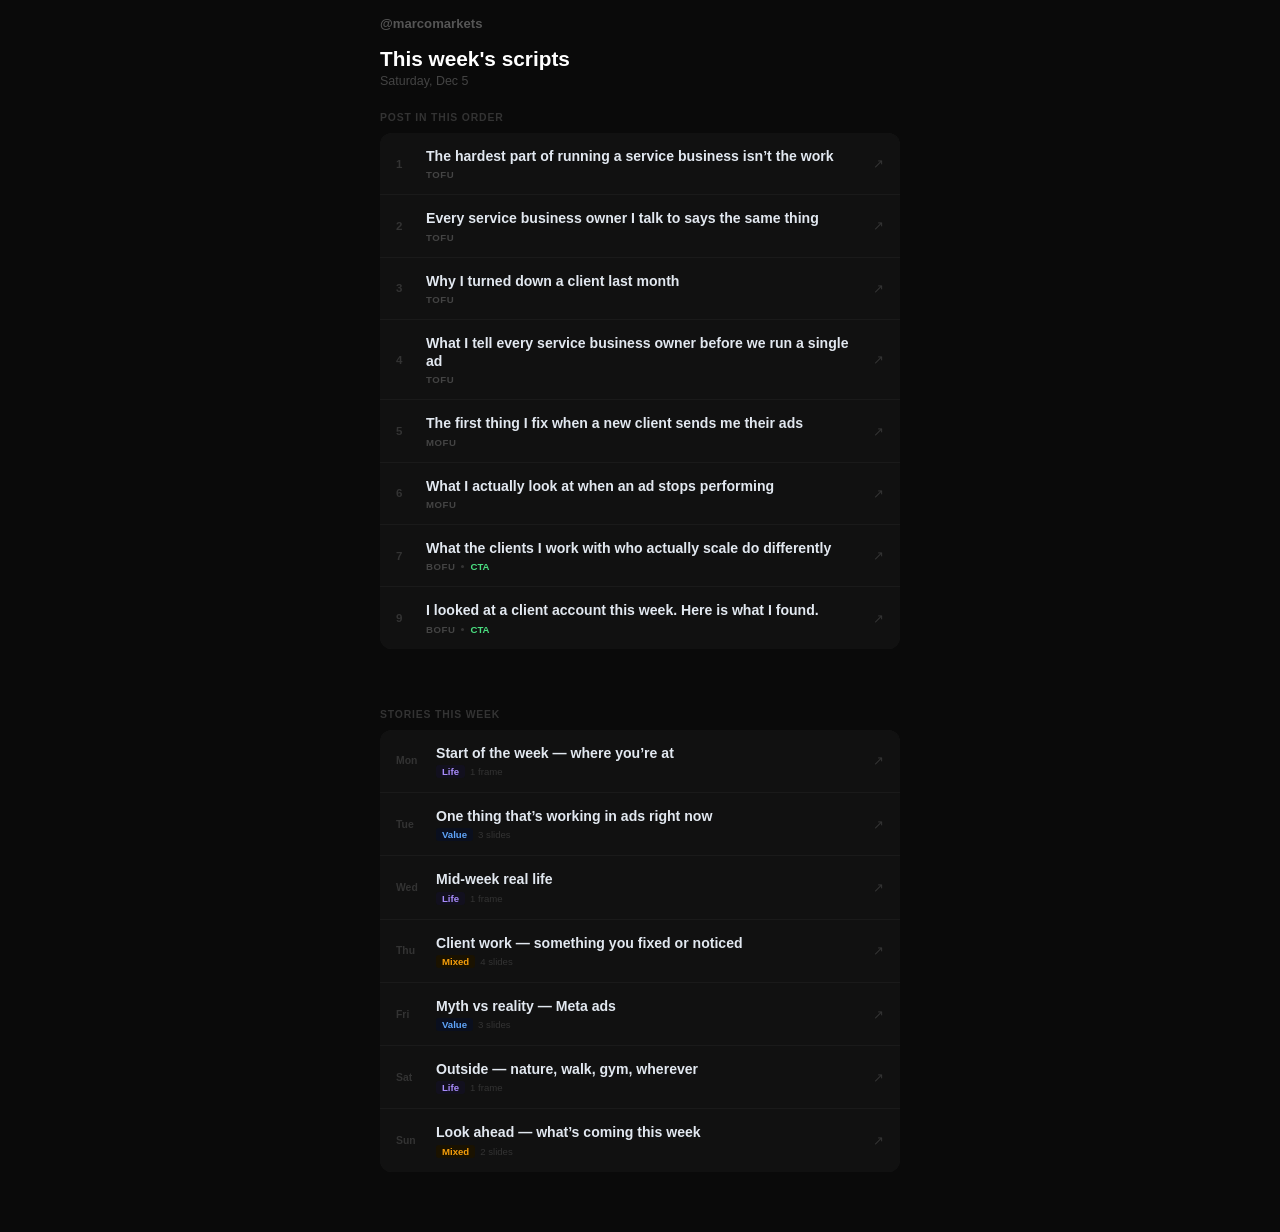
==== commit 78317f04: "Add second BOFU script — screen record of real client account Shows inside Meta Ads Manager: cost pe" ====
--- a/dashboard/index.html
+++ b/dashboard/index.html
@@ -228,6 +228,19 @@
   {time:'Body',tag:'9s',cls:'',text:'It’s not that they have better ads. Some of them have pretty average creative. What they do differently is treat the ad as one part of a strategy, not the whole thing.'},
   {time:'Body',tag:'8s',cls:'',text:'They call leads back fast. They follow up more than once. They know what they’re spending and what they’re getting back. They’re running a process, not just running ads.'},
   {time:'CTA',tag:'5s',cls:'cta',text:'If you want to build that for your business, DM me SCALE and we’ll figure out if it makes sense to work together.'},
+ ]},
+,
+{id:7,funnel:'BOFU',title:'I looked at a client account this week. Here is what I found.',type:'Screen Record',cta:true,
+ film:'Screen record your Meta Ads Manager. Walk through it slowly. Blur the client name. Talk over it like you are explaining to a friend.',
+ ost:'"what’s actually happening in a real ad account"',
+ hook:'I pulled up a client account this week and want to show you exactly what I was looking at.',
+ caption:'pulled up a client account this week\n\nshowing you exactly what i look at and why\n\nmost people never see inside a real account\n\nthis is what it actually looks like when things are working\n\nDM me "SCALE" if you want me to look at yours.',
+ lines:[
+  {time:'Hook',tag:'5s',cls:'hook',text:'I pulled up a client account this week and want to show you exactly what I was looking at.'},
+  {time:'Body',tag:'9s',cls:'',text:'First thing I check is the cost per lead. Not just the number, but whether it’s trending up or down over the last 7 days. If it’s creeping up it usually means audience fatigue or the creative is getting stale.'},
+  {time:'Body',tag:'8s',cls:'',text:'Then I look at the lead form completion rate. A lot of people get clicks but the form drops off. That tells me the form is too long or asking for too much too early.'},
+  {time:'Body',tag:'6s',cls:'',text:'These two numbers tell me more than anything else in the account.'},
+  {time:'CTA',tag:'5s',cls:'cta',text:'DM me SCALE if you want me to take a look at yours.'},
  ]},
 ];
 
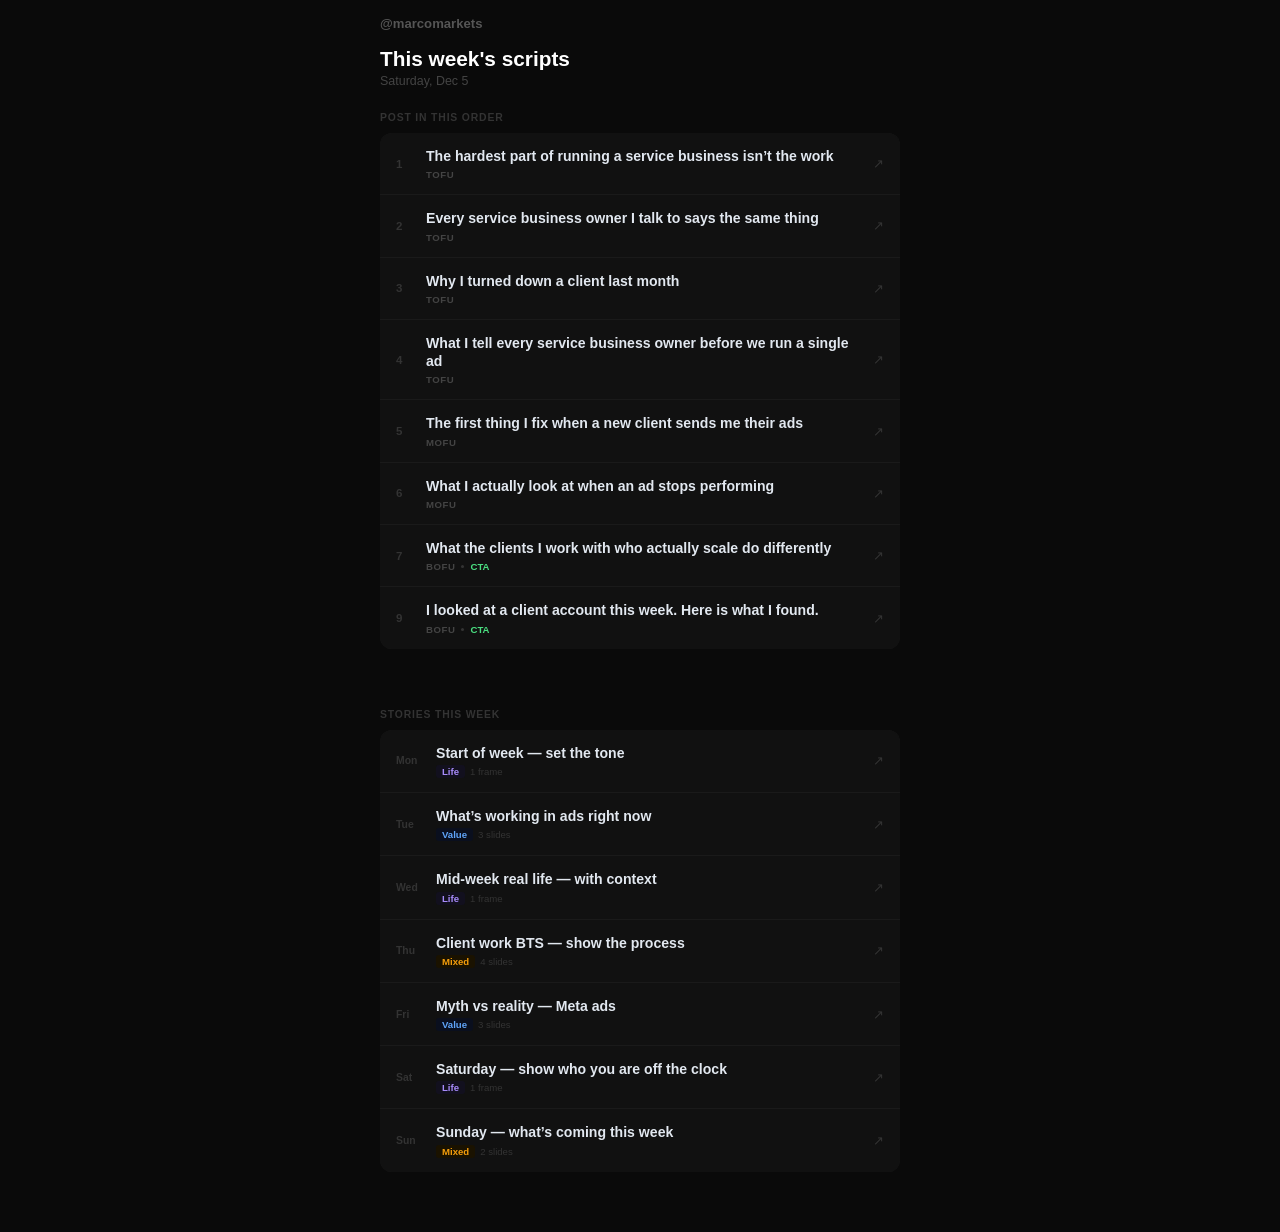
==== commit d7e89b7f: "Rewrite stories — every slide has context and what to say No more dead photos with no context. Every" ====
--- a/dashboard/index.html
+++ b/dashboard/index.html
@@ -341,41 +341,56 @@
 }
 
 var STORIES=[
-{id:'s0',day:'Mon',cat:'life',title:'Start of the week — where you’re at',
- slides:[
-  {text:'Photo or short clip of your setup for the week. Laptop open, coffee, wherever you’re working from.',note:'Single frame. Caption optional: "week starts now" or nothing at all.'}
- ]},
-{id:'s1',day:'Tue',cat:'value',title:'One thing that’s working in ads right now',
- slides:[
-  {text:'Slide 1\n"something i’ve been noticing across client accounts lately…"'},
-  {text:'Slide 2\n[the actual observation — e.g. "simple hooks outperforming clever ones every time right now"]'},
-  {text:'Slide 3\n"just something worth testing if you’re running ads"',note:'Keep it specific. One real observation, not general advice.'}
- ]},
-{id:'s2',day:'Wed',cat:'life',title:'Mid-week real life',
- slides:[
-  {text:'Gym, outdoors, wherever you are. One photo. No caption needed or just "mid week".',note:'Single frame. The point is showing up as a real person, not a content machine.'}
- ]},
-{id:'s3',day:'Thu',cat:'mixed',title:'Client work — something you fixed or noticed',
- slides:[
-  {text:'Slide 1: set the scene\n"was looking at a client’s account this week…"'},
-  {text:'Slide 2: the problem\n[what you found — keep it vague enough to protect the client]'},
-  {text:'Slide 3: what you did\n[the fix — specific and practical]'},
-  {text:'Slide 4: CTA (optional)\n"if your ads feel off, DM me SCALE and i’ll take a look"',note:'Only add slide 4 on a CTA week. Otherwise end on slide 3.'}
+{id:'s0',day:'Mon',cat:'life',title:'Start of week — set the tone',
+ slides:[
+  {text:'Film yourself at your desk or wherever you’re working from. Look into the camera and say:\n\n"New week. Got [X] client calls, [X] accounts to manage. Let’s get it."\n\nThen show your screen for 1 second — Ads Manager, your calendar, whatever’s open.',
+   note:'On-screen text: "week [number]" or the date. This is about showing the work is real and you show up every week.'}
+ ]},
+{id:'s1',day:'Tue',cat:'value',title:'What’s working in ads right now',
+ slides:[
+  {text:'Slide 1 — hook\nText on screen: "something i’ve been noticing in client accounts lately"\nSay it out loud or just let the text sit.',
+   note:''},
+  {text:'Slide 2 — the observation\nFill in what you’re actually seeing this week. Example:\n"Simple hooks are outperforming everything clever right now. No music. No transitions. Just talk."\nOr: "Lead form completion rates drop when you ask for more than name + phone. Keep it short."',
+   note:'Make it specific to what you’re genuinely seeing across accounts. One real thing.'},
+  {text:'Slide 3 — takeaway\nText on screen + say it:\n"Worth testing if you’re running ads right now."\n\nAdd a poll sticker: "Are you testing this?" Yes / No',
+   note:'Poll gets engagement and tells you who in your audience is running ads.'}
+ ]},
+{id:'s2',day:'Wed',cat:'life',title:'Mid-week real life — with context',
+ slides:[
+  {text:'Film at the gym, outside, wherever you are mid-week. Talk to the camera:\n\n"Mid week. [What you just did — gym session, walk, whatever]. Now back to it."\n\nOr if you’re outside: "This is how I reset between client calls. [30 second walk, gym, etc.] Then right back into the account."',
+   note:'On-screen text: "how i reset" or "mid week reset". The point is showing you’re a real person who takes breaks — not just a laptop.'}
+ ]},
+{id:'s3',day:'Thu',cat:'mixed',title:'Client work BTS — show the process',
+ slides:[
+  {text:'Slide 1 — set it up\nText on screen: "was in a client account this week…"\nSay: "I’m going to show you what I actually look at when something’s not working."',
+   note:''},
+  {text:'Slide 2 — what you found\nDescribe the problem without naming the client:\n"Cost per lead was climbing. First thing I checked was audience frequency — people had seen the ad 6+ times. That’s the issue."\nOr whatever you actually found this week.',
+   note:'Keep it specific. Vague stories don’t build trust. Real ones do.'},
+  {text:'Slide 3 — what you did\n"Duplicated the ad set, refreshed the creative, reset the audience. Cost per lead dropped within 48 hours."\n\nText on screen: "this is the job"',
+   note:''},
+  {text:'Slide 4 — CTA (only on CTA weeks)\n"If your ads feel like they’re plateauing, DM me SCALE and I’ll take a look."\n\nText on screen: "DM me SCALE"',
+   note:'Only add this slide if it’s a CTA week. Otherwise end on slide 3.'}
  ]},
 {id:'s4',day:'Fri',cat:'value',title:'Myth vs reality — Meta ads',
  slides:[
-  {text:'Slide 1\n"something i hear all the time…"\n[the myth — e.g. "you need a big budget to get results"]'},
-  {text:'Slide 2\n"here’s what’s actually true…"\n[the reality — specific and honest]'},
-  {text:'Slide 3\n[one line takeaway they can act on]',note:'Keep the myth something you genuinely hear.'}
- ]},
-{id:'s5',day:'Sat',cat:'life',title:'Outside — nature, walk, gym, wherever',
- slides:[
-  {text:'One photo from wherever you are. Outdoors, gym, anywhere that’s not a desk. No explanation needed.',note:'Single frame. Trust-building through showing a real life.'}
- ]},
-{id:'s6',day:'Sun',cat:'mixed',title:'Look ahead — what’s coming this week',
- slides:[
-  {text:'Slide 1\n"posting this week…"\n[tease 1-2 topics from your upcoming reels without giving it away]'},
-  {text:'Slide 2\n"also working on…"\n[something real you’re doing for clients or in the business]',note:'Builds anticipation. Makes followers feel in on something before it drops.'}
+  {text:'Slide 1 — the myth\nText on screen: "myth:"\nSay or write: "[The wrong belief — something you hear constantly]"\n\nExample: "you need a big budget to get results with Meta ads"',
+   note:'Pick a myth you genuinely hear from service business owners. Not made up.'},
+  {text:'Slide 2 — reality\nText on screen: "reality:"\nSay: "[What’s actually true]"\n\nExample: "budget doesn’t fix broken targeting. I’ve seen small budgets outperform big ones because the audience and offer were right."',
+   note:''},
+  {text:'Slide 3 — close\nText on screen: "[One line takeaway]"\n\nExample: "get the fundamentals right before you scale spend."\n\nAdd a question sticker: "What’s a myth you’ve heard about ads?" — gets replies and gives you content ideas.',
+   note:'Question sticker here is powerful. People love sharing what they’ve been told.'}
+ ]},
+{id:'s5',day:'Sat',cat:'life',title:'Saturday — show who you are off the clock',
+ slides:[
+  {text:'Wherever you are — gym, outside, with people, whatever. Film yourself and say:\n\n"Saturday. [What you’re doing]. This is the other side of it."\n\nOr just film the moment and put text on screen:\n"outside > laptop"\nor "had to get out"\nor "this is what i’m doing when i’m not in ad accounts"',
+   note:'On-screen text matters here — without it, it’s just a photo. The text gives it personality. Keep it honest, not polished.'}
+ ]},
+{id:'s6',day:'Sun',cat:'mixed',title:'Sunday — what’s coming this week',
+ slides:[
+  {text:'Slide 1 — tease your content\nText on screen: "posting this week:"\nList 2 topics from your upcoming reels without giving them away:\n"why most service business ads fail in the first week"\n"what i check before i touch any creative"',
+   note:'Builds anticipation. Makes people look for your posts during the week.'},
+  {text:'Slide 2 — what you’re working on\nSay or write:\n"Also got [X] client calls this week, managing [X] accounts. If you want in on that, link in bio."\n\nOr if it’s a CTA week: "DM me SCALE if you want me to look at your ads this week."',
+   note:'This one connects the content to the business. It’s a soft close — not pushy, just real.'}
  ]},
 ];
 
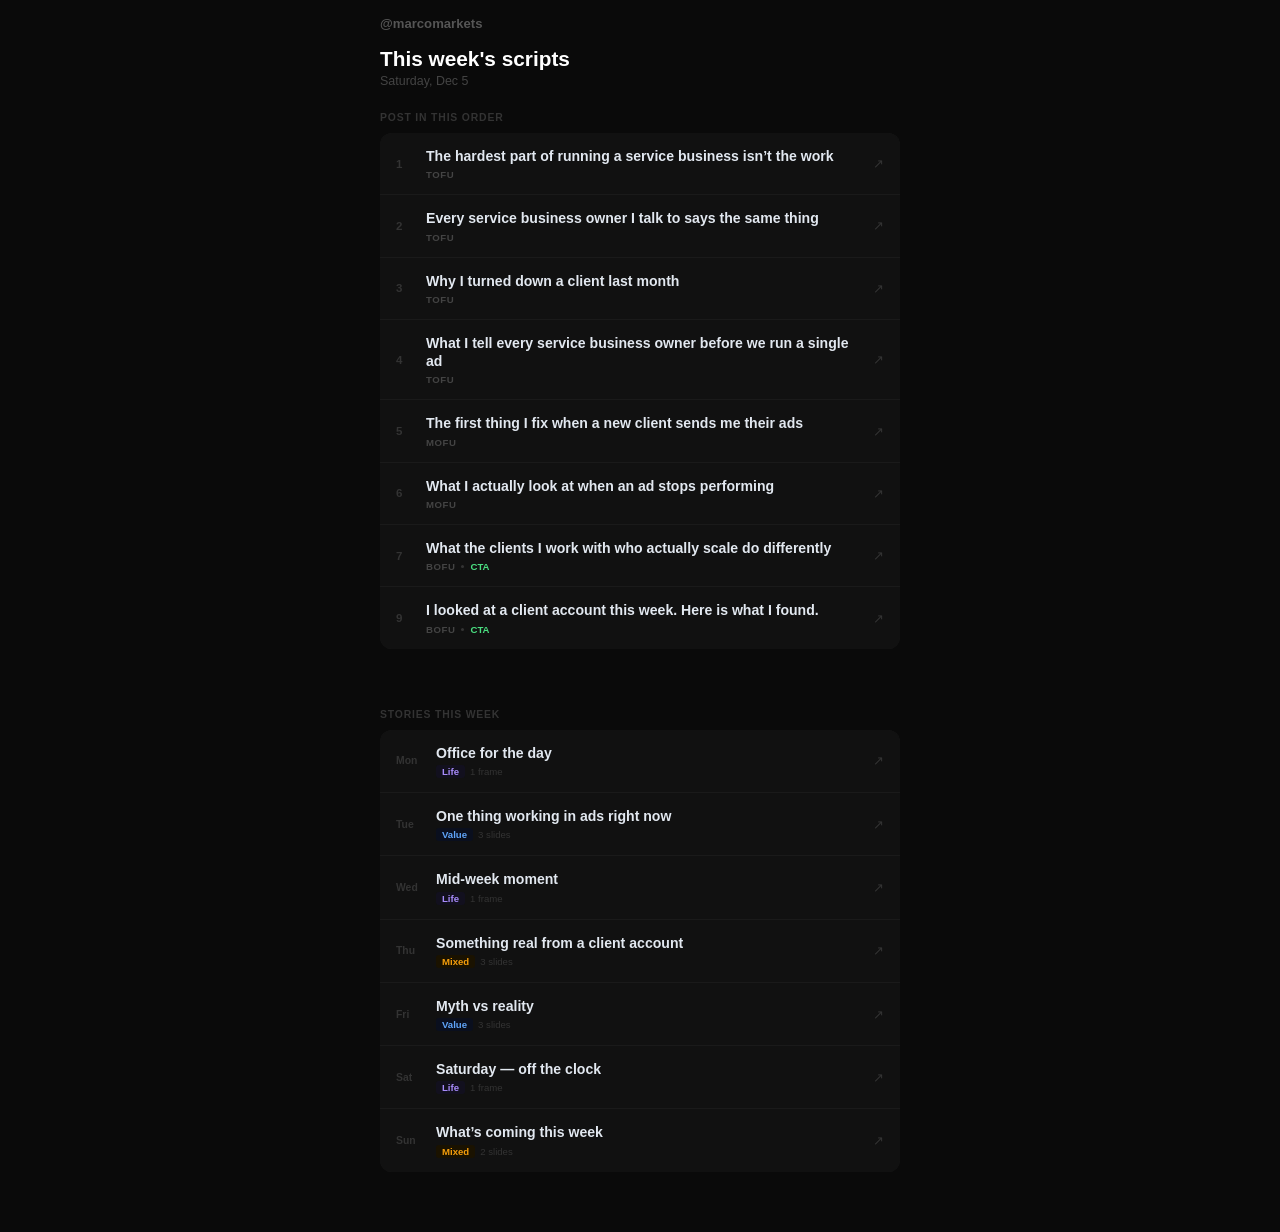
==== commit ce9411de: "Simplify stories — aesthetic single frames + short slides Single-frame stories now have text overlay" ====
--- a/dashboard/index.html
+++ b/dashboard/index.html
@@ -341,56 +341,54 @@
 }
 
 var STORIES=[
-{id:'s0',day:'Mon',cat:'life',title:'Start of week — set the tone',
- slides:[
-  {text:'Film yourself at your desk or wherever you’re working from. Look into the camera and say:\n\n"New week. Got [X] client calls, [X] accounts to manage. Let’s get it."\n\nThen show your screen for 1 second — Ads Manager, your calendar, whatever’s open.',
-   note:'On-screen text: "week [number]" or the date. This is about showing the work is real and you show up every week.'}
- ]},
-{id:'s1',day:'Tue',cat:'value',title:'What’s working in ads right now',
- slides:[
-  {text:'Slide 1 — hook\nText on screen: "something i’ve been noticing in client accounts lately"\nSay it out loud or just let the text sit.',
+{id:'s0',day:'Mon',cat:'life',title:'Office for the day',
+ slides:[
+  {text:'Aesthetic shot — coffee shop, your desk, wherever you’re set up.\n\nOne line of text on screen. Pick one:\n"office for the day"\n"where the work gets done"\n"client calls + coffee"\n"building from here"',
+   note:'No caption needed. Just post it. This one is pure vibe — shows you’re consistent and always working.'}
+ ]},
+{id:'s1',day:'Tue',cat:'value',title:'One thing working in ads right now',
+ slides:[
+  {text:'Slide 1\nText on screen: "something i’ve been noticing in client accounts…"\nNo need to say anything. Let it sit for 1–2 seconds.',
    note:''},
-  {text:'Slide 2 — the observation\nFill in what you’re actually seeing this week. Example:\n"Simple hooks are outperforming everything clever right now. No music. No transitions. Just talk."\nOr: "Lead form completion rates drop when you ask for more than name + phone. Keep it short."',
-   note:'Make it specific to what you’re genuinely seeing across accounts. One real thing.'},
-  {text:'Slide 3 — takeaway\nText on screen + say it:\n"Worth testing if you’re running ads right now."\n\nAdd a poll sticker: "Are you testing this?" Yes / No',
-   note:'Poll gets engagement and tells you who in your audience is running ads.'}
- ]},
-{id:'s2',day:'Wed',cat:'life',title:'Mid-week real life — with context',
- slides:[
-  {text:'Film at the gym, outside, wherever you are mid-week. Talk to the camera:\n\n"Mid week. [What you just did — gym session, walk, whatever]. Now back to it."\n\nOr if you’re outside: "This is how I reset between client calls. [30 second walk, gym, etc.] Then right back into the account."',
-   note:'On-screen text: "how i reset" or "mid week reset". The point is showing you’re a real person who takes breaks — not just a laptop.'}
- ]},
-{id:'s3',day:'Thu',cat:'mixed',title:'Client work BTS — show the process',
- slides:[
-  {text:'Slide 1 — set it up\nText on screen: "was in a client account this week…"\nSay: "I’m going to show you what I actually look at when something’s not working."',
+  {text:'Slide 2\nFill in what you’re genuinely seeing this week. Keep it one line.\n\nExamples:\n"simple hooks are beating everything polished right now"\n"shorter lead forms = more completions every time"\n"broad audiences outperforming narrow ones this month"',
+   note:'One real thing. Specific beats vague every time.'},
+  {text:'Slide 3\nText on screen: "worth testing if you run ads"\n\nOptional: add a question sticker — "are you running Meta ads?" to see who’s in your audience.',
+   note:''}
+ ]},
+{id:'s2',day:'Wed',cat:'life',title:'Mid-week moment',
+ slides:[
+  {text:'One shot — gym, outside, walking, wherever you are.\n\nOne line of text on screen. Pick one:\n"reset"\n"mid week"\n"gym then back to it"\n"balance"\n"[city name] mornings"',
+   note:'No explanation needed. It just shows you’re a real person. Keep it short and aesthetic.'}
+ ]},
+{id:'s3',day:'Thu',cat:'mixed',title:'Something real from a client account',
+ slides:[
+  {text:'Slide 1\nText on screen: "was in a client account this week…"\nLet it sit.',
    note:''},
-  {text:'Slide 2 — what you found\nDescribe the problem without naming the client:\n"Cost per lead was climbing. First thing I checked was audience frequency — people had seen the ad 6+ times. That’s the issue."\nOr whatever you actually found this week.',
-   note:'Keep it specific. Vague stories don’t build trust. Real ones do.'},
-  {text:'Slide 3 — what you did\n"Duplicated the ad set, refreshed the creative, reset the audience. Cost per lead dropped within 48 hours."\n\nText on screen: "this is the job"',
+  {text:'Slide 2\nOne thing you actually saw or fixed. Be specific, keep the client anonymous.\n\nExamples:\n"their cost per lead was $40. we changed the audience radius. now it’s $12."\n"ad frequency was at 8. no wonder it stopped converting."\n"lead form had 6 fields. cut it to 2. completion rate doubled."',
+   note:'Real and specific is what builds trust. This is the content people screenshot.'},
+  {text:'Slide 3 — close\nText on screen: "this is the job"\n\nIf it’s a CTA week, add: "DM me SCALE if you want me to look at yours."',
+   note:'Only add the CTA line on a CTA week.'}
+ ]},
+{id:'s4',day:'Fri',cat:'value',title:'Myth vs reality',
+ slides:[
+  {text:'Slide 1\nText on screen: "myth: [the wrong belief]"\n\nExamples:\n"myth: you need a big budget to get results"\n"myth: more followers = more clients"\n"myth: running ads is too expensive for small businesses"',
+   note:'Pick something you actually hear. Not made up.'},
+  {text:'Slide 2\nText on screen: "reality: [what’s actually true]"\n\nExamples:\n"reality: a small budget with the right audience beats a big budget aimed at everyone"\n"reality: 500 followers who trust you will buy before 50k who don’t"\n"reality: the cost of not running ads is slower growth"',
    note:''},
-  {text:'Slide 4 — CTA (only on CTA weeks)\n"If your ads feel like they’re plateauing, DM me SCALE and I’ll take a look."\n\nText on screen: "DM me SCALE"',
-   note:'Only add this slide if it’s a CTA week. Otherwise end on slide 3.'}
- ]},
-{id:'s4',day:'Fri',cat:'value',title:'Myth vs reality — Meta ads',
- slides:[
-  {text:'Slide 1 — the myth\nText on screen: "myth:"\nSay or write: "[The wrong belief — something you hear constantly]"\n\nExample: "you need a big budget to get results with Meta ads"',
-   note:'Pick a myth you genuinely hear from service business owners. Not made up.'},
-  {text:'Slide 2 — reality\nText on screen: "reality:"\nSay: "[What’s actually true]"\n\nExample: "budget doesn’t fix broken targeting. I’ve seen small budgets outperform big ones because the audience and offer were right."',
-   note:''},
-  {text:'Slide 3 — close\nText on screen: "[One line takeaway]"\n\nExample: "get the fundamentals right before you scale spend."\n\nAdd a question sticker: "What’s a myth you’ve heard about ads?" — gets replies and gives you content ideas.',
-   note:'Question sticker here is powerful. People love sharing what they’ve been told.'}
- ]},
-{id:'s5',day:'Sat',cat:'life',title:'Saturday — show who you are off the clock',
- slides:[
-  {text:'Wherever you are — gym, outside, with people, whatever. Film yourself and say:\n\n"Saturday. [What you’re doing]. This is the other side of it."\n\nOr just film the moment and put text on screen:\n"outside > laptop"\nor "had to get out"\nor "this is what i’m doing when i’m not in ad accounts"',
-   note:'On-screen text matters here — without it, it’s just a photo. The text gives it personality. Keep it honest, not polished.'}
- ]},
-{id:'s6',day:'Sun',cat:'mixed',title:'Sunday — what’s coming this week',
- slides:[
-  {text:'Slide 1 — tease your content\nText on screen: "posting this week:"\nList 2 topics from your upcoming reels without giving them away:\n"why most service business ads fail in the first week"\n"what i check before i touch any creative"',
-   note:'Builds anticipation. Makes people look for your posts during the week.'},
-  {text:'Slide 2 — what you’re working on\nSay or write:\n"Also got [X] client calls this week, managing [X] accounts. If you want in on that, link in bio."\n\nOr if it’s a CTA week: "DM me SCALE if you want me to look at your ads this week."',
-   note:'This one connects the content to the business. It’s a soft close — not pushy, just real.'}
+  {text:'Slide 3\nOne line close.\nText on screen: "[short takeaway]"\n\nExample: "get the fundamentals right before you worry about budget."',
+   note:'Optional: question sticker — "what’s a myth you’ve heard about ads?" — gets replies.'}
+ ]},
+{id:'s5',day:'Sat',cat:'life',title:'Saturday — off the clock',
+ slides:[
+  {text:'One shot — anywhere you actually are. Gym, outside, food, with people, literally anything.\n\nOne line of text on screen. Pick one:\n"saturdays"\n"logged off"\n"this is the other side of it"\n"earned it"\n"life > work"\n"[what you’re doing] > client calls"',
+   note:'No explanation. The text does the work. This is what makes people feel like they know you.'}
+ ]},
+{id:'s6',day:'Sun',cat:'mixed',title:'What’s coming this week',
+ slides:[
+  {text:'Slide 1\nText on screen: "dropping this week:"\nList 2 topics from your upcoming reels — keep them vague enough to tease:\n"why most service business ads fail in the first week"\n"what i check before touching any creative"',
+   note:'Builds anticipation. People will watch for your posts.'},
+  {text:'Slide 2\nOne line. Keep it real.\nText on screen: "let’s get it" or "week starts tomorrow"\n\nIf CTA week: "DM me SCALE if you want me to look at your ads this week."',
+   note:'Short close. No overthinking.'}
  ]},
 ];
 
